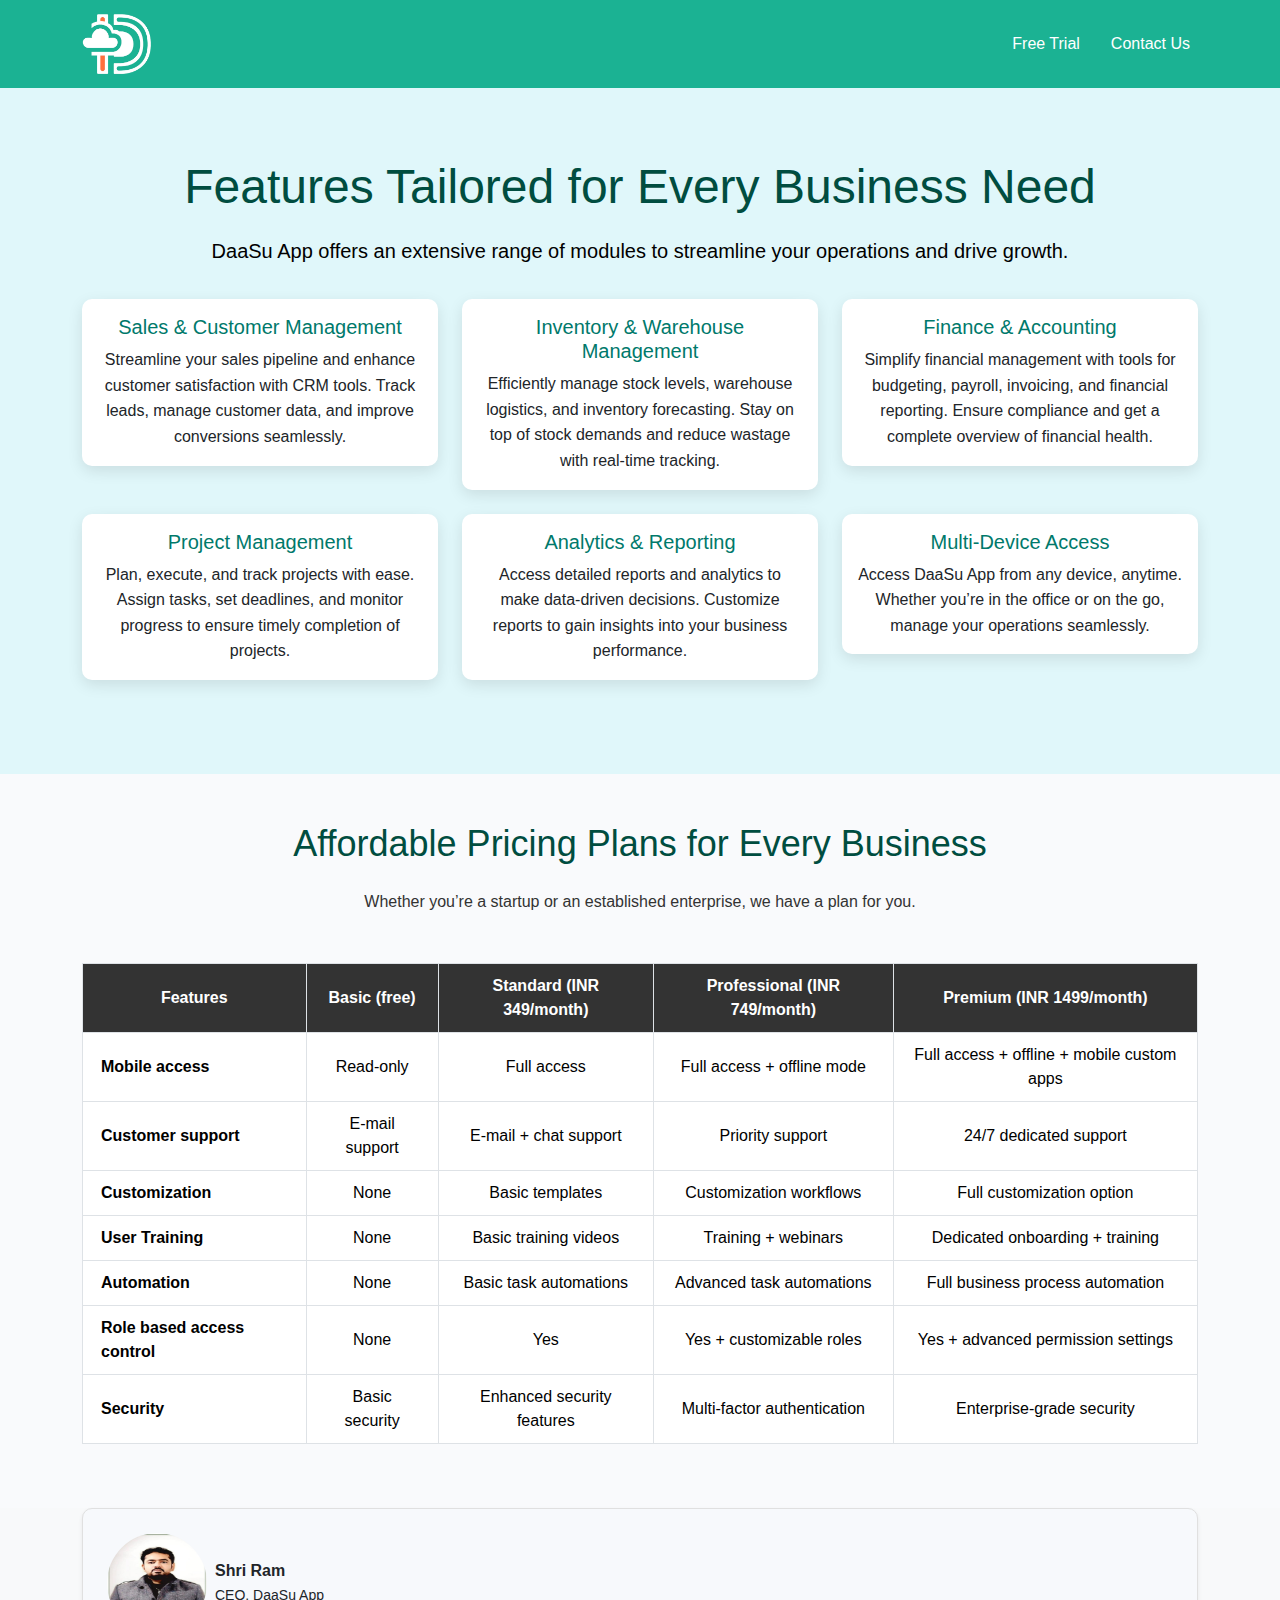
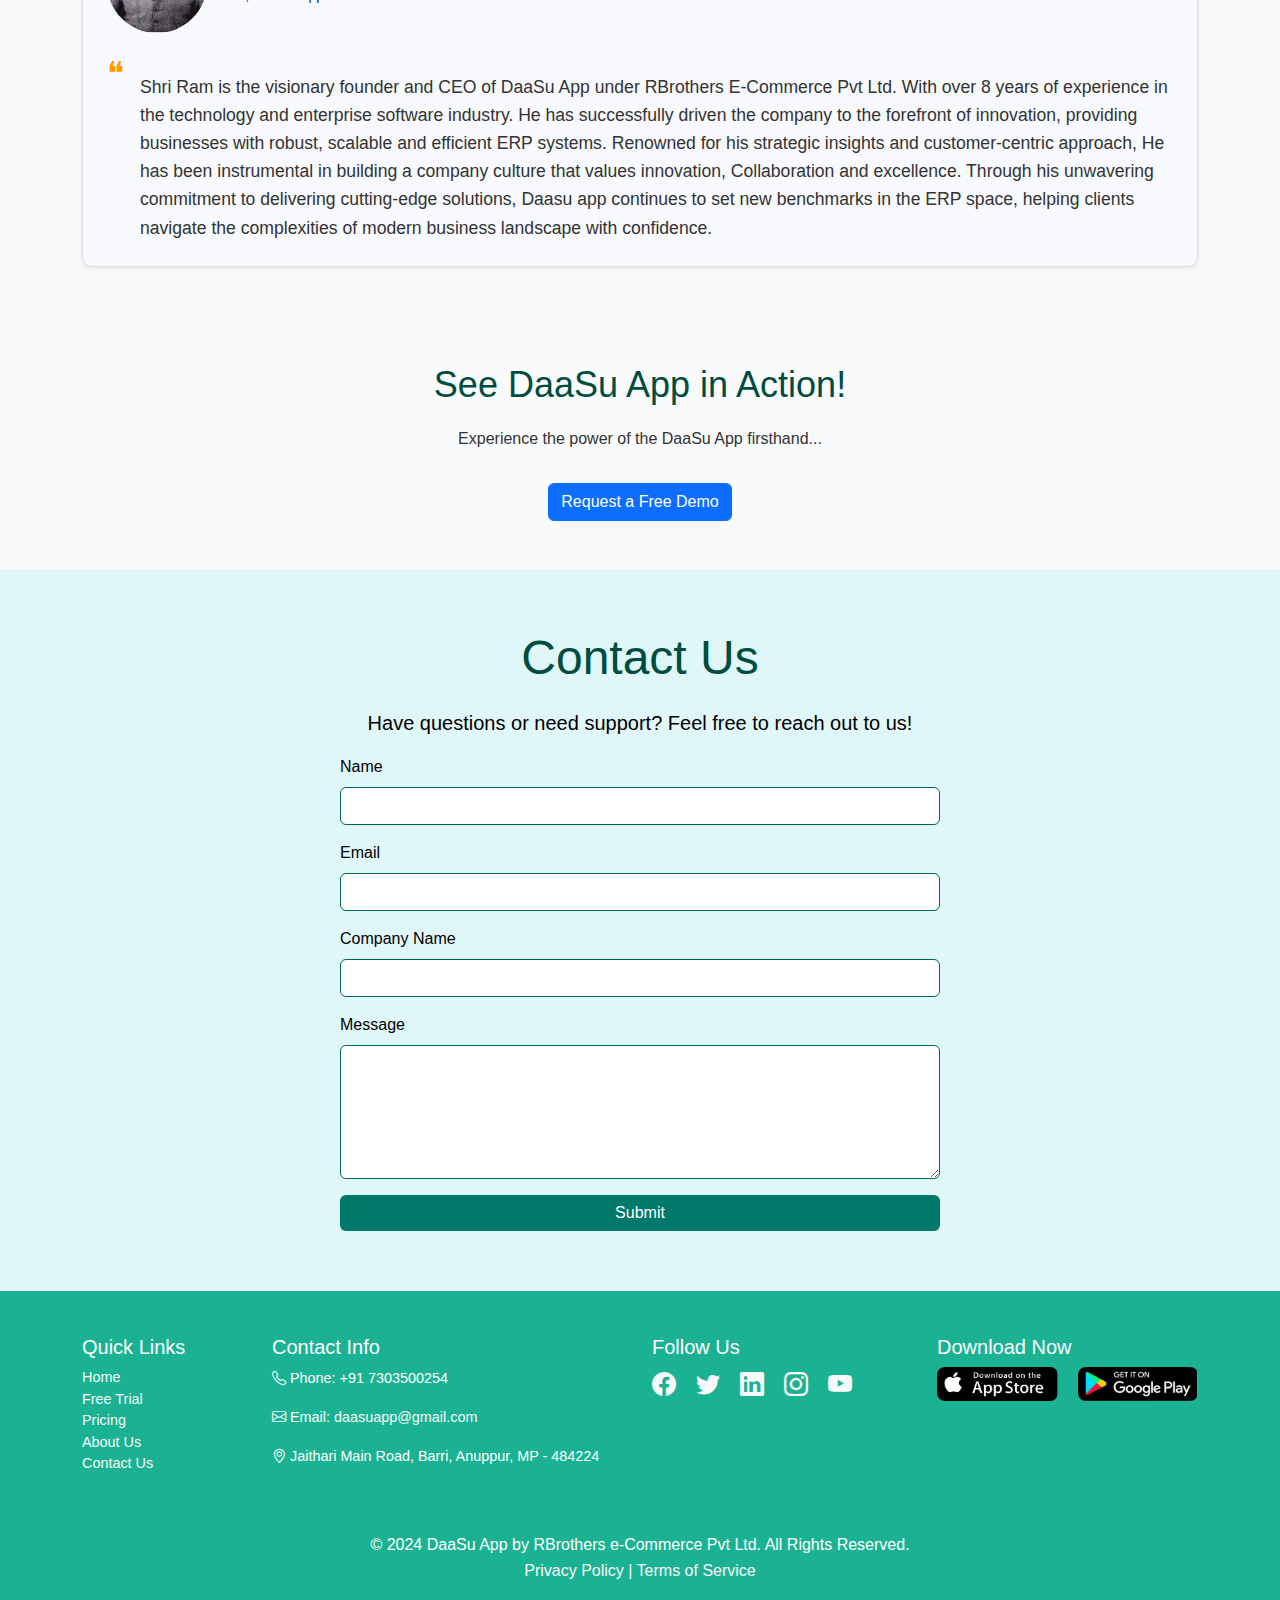
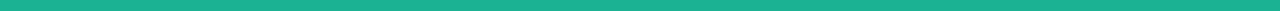
==== feature.html @ 5cd52276 "updated" ====
<!DOCTYPE html>
<html lang="en">
<head>
    <meta charset="UTF-8">
    <meta name="viewport" content="width=device-width, initial-scale=1.0">
    <title>DaaSu App - Features</title>
    <!-- Bootstrap 5 CSS -->
    <link href="https://cdn.jsdelivr.net/npm/bootstrap@5.3.0-alpha1/dist/css/bootstrap.min.css" rel="stylesheet">
    <link href="https://cdn.jsdelivr.net/npm/bootstrap-icons/font/bootstrap-icons.css" rel="stylesheet">
    <link rel="stylesheet" href="assets/css/feature.css">
</head>
<body>

    <!-- Navbar -->
    <nav class="navbar navbar-expand-lg navbar-light">
        <div class="container">
            <a class="navbar-brand" href="index.html"><img src="assets/images/logo.png" alt=""></a>
            <button class="navbar-toggler" type="button" data-bs-toggle="collapse" data-bs-target="#navbarNav" aria-controls="navbarNav" aria-expanded="false" aria-label="Toggle navigation">
                <span class="navbar-toggler-icon"></span>
            </button>
            <div class="collapse navbar-collapse" id="navbarNav">
                <ul class="navbar-nav ms-auto">
                    <li class="nav-item">
                        <a class="nav-link" href="feature.html">Free Trial</a>
                    </li>
                    <li class="nav-item">
                        <a class="nav-link" href="#contact-us">Contact Us</a>
                    </li>
                </ul>
            </div>
        </div>
    </nav>

    <!-- Features Section -->
    <section class="features-section" id="features">
        <div class="container text-center">
            <h2 class="display-5">Features Tailored for Every Business Need</h2>
            <p class="lead pb-3">DaaSu App offers an extensive range of modules to streamline your operations and drive growth.</p>

            <div class="row">
                <div class="col-md-4 mb-4">
                    <div class="card">
                        <div class="card-body">
                            <h5 class="card-title">Sales & Customer Management</h5>
                            <p class="card-text">Streamline your sales pipeline and enhance customer satisfaction with CRM tools. Track leads, manage customer data, and improve conversions seamlessly.</p>
                        </div>
                    </div>
                </div>
                <div class="col-md-4 mb-4">
                    <div class="card">
                        <div class="card-body">
                            <h5 class="card-title">Inventory & Warehouse Management</h5>
                            <p class="card-text">Efficiently manage stock levels, warehouse logistics, and inventory forecasting. Stay on top of stock demands and reduce wastage with real-time tracking.</p>
                        </div>
                    </div>
                </div>
                <div class="col-md-4 mb-4">
                    <div class="card">
                        <div class="card-body">
                            <h5 class="card-title">Finance & Accounting</h5>
                            <p class="card-text">Simplify financial management with tools for budgeting, payroll, invoicing, and financial reporting. Ensure compliance and get a complete overview of financial health.</p>
                        </div>
                    </div>
                </div>
                <div class="col-md-4 mb-4">
                    <div class="card">
                        <div class="card-body">
                            <h5 class="card-title">Project Management</h5>
                            <p class="card-text">Plan, execute, and track projects with ease. Assign tasks, set deadlines, and monitor progress to ensure timely completion of projects.</p>
                        </div>
                    </div>
                </div>
                <div class="col-md-4 mb-4">
                    <div class="card">
                        <div class="card-body">
                            <h5 class="card-title">Analytics & Reporting</h5>
                            <p class="card-text">Access detailed reports and analytics to make data-driven decisions. Customize reports to gain insights into your business performance.</p>
                        </div>
                    </div>
                </div>
                <div class="col-md-4 mb-4">
                    <div class="card">
                        <div class="card-body">
                            <h5 class="card-title">Multi-Device Access</h5>
                            <p class="card-text">Access DaaSu App from any device, anytime. Whether you’re in the office or on the go, manage your operations seamlessly.</p>
                        </div>
                    </div>
                </div>
            </div>
        </div>
    </section>
    <section id="pricing" class="py-5">
        <div class="container text-center">
          <h2 class="mb-4">Affordable Pricing Plans for Every Business</h2>
          <p class="mb-5">Whether you’re a startup or an established enterprise, we have a plan for you.</p>
          <div class="table-responsive">
            <table class="table table-bordered pricing-table bg-white">
                <thead>
                    <tr>
                        <th>Features</th>
                        <th>Basic (free)</th>
                        <th>Standard (INR 349/month)</th>
                        <th>Professional (INR 749/month)</th>
                        <th>Premium (INR 1499/month)</th>
                    </tr>
                </thead>
                <tbody>
                    <tr>
                        <td>Mobile access</td>
                        <td>Read-only</td>
                        <td>Full access</td>
                        <td>Full access + offline mode</td>
                        <td>Full access + offline + mobile custom apps</td>
                    </tr>
                    <tr>
                        <td>Customer support</td>
                        <td>E-mail support</td>
                        <td>E-mail + chat support</td>
                        <td>Priority support</td>
                        <td>24/7 dedicated support</td>
                    </tr>
                    <tr>
                        <td>Customization</td>
                        <td>None</td>
                        <td>Basic templates</td>
                        <td>Customization workflows</td>
                        <td>Full customization option</td>
                    </tr>
                    <tr>
                        <td>User Training</td>
                        <td>None</td>
                        <td>Basic training videos</td>
                        <td>Training + webinars</td>
                        <td>Dedicated onboarding + training</td>
                    </tr>
                    <tr>
                        <td>Automation</td>
                        <td>None</td>
                        <td>Basic task automations</td>
                        <td>Advanced task automations</td>
                        <td>Full business process automation</td>
                    </tr>
                    <tr>
                        <td>Role based access control</td>
                        <td>None</td>
                        <td>Yes</td>
                        <td>Yes + customizable roles</td>
                        <td>Yes + advanced permission settings</td>
                    </tr>
                    <tr>
                        <td>Security</td>
                        <td>Basic security</td>
                        <td>Enhanced security features</td>
                        <td>Multi-factor authentication</td>
                        <td>Enterprise-grade security</td>
                    </tr>
                </tbody>
            </table>
        </div>
        </div>
      </section>
      <section id="about" class="pb-5 bg-light" data-aos="fade-in">
        <div class="container">
            <div class="row">
                <div class="col-md-12">
                    <div class="card p-4 shadow-sm" style="background-color: #f7f9fc; border-radius: 10px;">
                        <div class="d-flex justify-content-between align-items-center">
                            <div class="d-flex align-items-center ceo-section">
                                <img src="assets/images/person.jpeg" alt="CEO Photo" class="rounded-circle me-2 ">
                                <div>
                                    <strong>Shri Ram</strong><br>
                                    <small>CEO, DaaSu App</small>
                                </div>
                            </div>
                            <!-- <img src="assets/images/kpmg-logo.png" alt="Company Logo" style="width: 70px;"> -->
                        </div>
                        <div class="d-flex mt-3">
                            <div class="me-3" style="font-size: 2rem; color: #ff9900;">&#x275d;</div>
                            <p class="mb-0 mt-4" style="font-size: 1.1rem; color: #333;">
                                Shri Ram is the visionary founder and CEO of DaaSu App under RBrothers E-Commerce Pvt Ltd. With over 8 years of experience in the technology and enterprise software industry. He has successfully driven the company to the forefront of innovation, providing businesses with robust, scalable and efficient ERP systems. Renowned for his strategic insights and customer-centric approach, He has been instrumental in building a company culture that values innovation, Collaboration and excellence. Through his unwavering commitment to delivering cutting-edge solutions, Daasu app continues to set new benchmarks in the ERP space, helping clients navigate the complexities of modern business landscape with confidence.
                            </p>
                        </div>
                        
                    </div>
                </div>
            </div>
        </div>
        
      </section>
      <section id="demo" class="py-5 text-center" data-aos="slide-up">
        <div class="container">
          <h2>See DaaSu App in Action!</h2>
          <p>Experience the power of the DaaSu App firsthand...</p>
          <button class="btn btn-primary mt-3" >Request a Free Demo</button>
        </div>
      </section>
      
      <!-- Demo Form Modal -->
      <div class="modal fade" id="demoFormModal" tabindex="-1">
        <div class="modal-dialog">
          <div class="modal-content" data-aos="zoom-in">
            <div class="modal-header">
              <h5 class="modal-title">Request a Free Demo</h5>
              <button type="button" class="btn-close" data-bs-dismiss="modal"></button>
            </div>
            <div class="modal-body">
              <form>
                <!-- Form fields here -->
              </form>
            </div>
          </div>
        </div>
      </div>
                  
    <!-- Contact Us Section -->
    <section class="contact-us-section" id="contact-us">
        <div class="container text-center">
            <h2 class="display-5">Contact Us</h2>
            <p class="lead">Have questions or need support? Feel free to reach out to us!</p>
            <div class="alert alert-success text-center" id="form-message">Your message recieved successfully. Over team contact you.</div>
            <form  class="mx-auto contact-form" action="assets/contact/contact.php" method="POST" id="contact-form">
                <div class="mb-3">
                    <label for="name" class="form-label">Name</label>
                    <input type="text" class="form-control" id="name" name="name" required>
                </div>
                <div class="mb-3">
                    <label for="email" class="form-label">Email</label>
                    <input type="email" class="form-control" id="email" name="email" required>
                </div>
                <div class="mb-3">
                    <label for="company_name" class="form-label">Company Name</label>
                    <input type="text" class="form-control" id="company_name" name="company_name" required>
                </div>
                <div class="mb-3">
                    <label for="message" class="form-label">Message</label>
                    <textarea class="form-control" id="message" name="message" rows="5" required></textarea>
                </div>
                <button type="submit" class="btn btn-success">Submit</button>
            </form>
        </div>
    </section>

    <!-- Footer -->
    <footer class="footer text-white">
        <div class="container py-4">
            <div class="row">
                <!-- Quick Links -->
                <div class="col-md-2 mb-2">
                    <h5>Quick Links</h5>
                    <ul class="list-unstyled">
                        <li><a href="index.html" class="text-light text-decoration-none">Home</a></li>
                        <li><a href="feature.html" class="text-light text-decoration-none">Free Trial</a></li>
                        <li><a href="#pricing" class="text-light text-decoration-none">Pricing</a></li>
                        <li><a href="#about" class="text-light text-decoration-none">About Us</a></li>
                        <li><a href="#contact-us" class="text-light text-decoration-none">Contact Us</a></li>
                    </ul>
                </div>
    
                <!-- Contact Information -->
                <div class="col-md-4 mb-3 contact-info">
                    <h5>Contact Info</h5>
                    <p><i class="bi bi-telephone"></i> Phone: <a href="tel:+917303500254" class="text-white">+91 7303500254</a></p>                    
                    <p><i class="bi bi-envelope"></i> Email: <a href="mailto:daasuapp@gmail.com" class="text-light">daasuapp@gmail.com</a></p>
                    <p><i class="bi bi-geo-alt"></i> Jaithari Main Road, Barri, Anuppur, MP - 484224</p>
                </div>
    
                <!-- Social Media Links -->
                <div class="col-md-3 mb-3">
                    <h5>Follow Us</h5>
                    <div>
                        <a href="#" class="text-light me-3"><i class="bi bi-facebook fs-4"></i></a>
                        <a href="#" class="text-light me-3"><i class="bi bi-twitter fs-4"></i></a>
                        <a href="#" class="text-light me-3"><i class="bi bi-linkedin fs-4"></i></a>
                        <a href="#" class="text-light me-3"><i class="bi bi-instagram fs-4"></i></a>
                        <a href="#" class="text-light me-3"><i class="bi bi-youtube fs-4"></i></a>
                    </div>
                </div>
    
                <!-- Newsletter Signup -->
                <div class="col-md-3 mb-4">
                    <h5>Download Now</h5>
                    <div class="google-flex">
                        <div><a href="#"><img src="assets/images/google_play.PNG" alt=""></a></div>
                        <div><a href="#"><img src="assets/images/google_play2.PNG" alt=""></a></div>
                    </div>
                </div>
            </div>
        </div>
        <div class="text-center py-2">
            <p class="mb-0">&copy; 2024 DaaSu App by RBrothers e-Commerce Pvt Ltd. All Rights Reserved.</p>
            <p class="mb-0"><a href="#" class="text-light text-decoration-none">Privacy Policy</a> | <a href="#" class="text-light text-decoration-none">Terms of Service</a></p>
        </div>
    </footer>
    <script src="https://code.jquery.com/jquery-3.6.0.min.js"></script>
    <script src="assets/javascript.js"></script>
    <!-- Bootstrap JS -->
    <script src="https://cdn.jsdelivr.net/npm/bootstrap@5.3.0-alpha1/dist/js/bootstrap.bundle.min.js"></script>
</body>
</html>
---- assets/css/feature.css ----
*{
    margin: 0;
    padding: 0;
}
body {
    font-family: 'Poppins', sans-serif;
    background-color: #f9fafc;
    color: #333;
}

/* Navbar Styling */
.navbar {
    background-color: #1bb293;
}

.navbar-brand {
    color: white;
    font-weight: bold;
}


.navbar-nav .nav-link {
    color: #fff;
    margin-left: 15px;
    transition: color 0.3s;
}

.navbar-nav .nav-link:hover {
    color: #d1e7dd;
}

/* Section Styling */


h2 {
    font-size: 2.25rem;
    color: #004d40;
    margin-bottom: 20px;
}

p {
    font-size: 1rem;
    line-height: 1.6;
}

/* Features Section */

.features-section {
    padding: 70px 0;
    background-color: #e0f7fa;
}

.features-section .card {
    border: none;
    box-shadow: 0 5px 15px rgba(0, 0, 0, 0.1);
    transition: transform 0.3s;
    border-radius: 10px;
    cursor: pointer;
}

.features-section .card:hover {
    transform: translateY(-10px);
    background-color: #ffffff;
}

.features-section .card-title {
    color: #00796b;
    font-size: 1.25rem;
}

/* Pricing Section */
#pricing .card {
    border: none;
    background-color: #ffffff;
    box-shadow: 0 8px 20px rgba(0, 0, 0, 0.15);
    transition: box-shadow 0.3s, transform 0.3s;
}

#pricing .card:hover {
    box-shadow: 0 12px 25px rgba(0, 0, 0, 0.2);
    transform: scale(1.02);
}

#pricing .card-title {
    color: #004d40;
}

/* About Section */
#about {
    background-color: #fafafa;
}

#about .card {
    border: 1px solid #e0e0e0;
    box-shadow: 0 5px 15px rgba(0, 0, 0, 0.05);
}

#about .card h5 {
    color: #00796b;
}

/* Contact Us Section */
.contact-us-section {
    background-color: #e0f7fa;
    color: #000;
    padding: 60px 0px;
    color: #ffffff;
}

.contact-us-section input,
.contact-us-section textarea {
    /* background-color: #e0f2f1; */
    border: 1px solid #00695c;
    color: #004d40;
}

.contact-us-section input:focus,
.contact-us-section textarea:focus {
    border-color: #00796b;
    box-shadow: none;
}

.contact-us-section .btn-success {
    background-color: #00796b;
    border: none;
    transition: background-color 0.3s;
    display: inline-block;
    width: 100%;
}

.contact-us-section .btn-success:hover {
    background-color: #004d40;
}

/* Footer Styling */
.footer {
    background-color: #1bb293;
    color: #e0f7fa;
    padding: 20px 0;
    font-size: 0.9rem !important;
}

.footer a {
    color: #b2dfdb;
    text-decoration: none;
}

.footer a:hover {
    color: #ffffff;
}

.lead{
    color: #000;
}

.contact-info p{
    font-size: 0.9rem !important;

}

/* Keyframe Animations */
@keyframes fadeInUp {
    from {
        opacity: 0;
        transform: translateY(20px);
    }
    to {
        opacity: 1;
        transform: translateY(0);
    }
}

@keyframes slideIn {
    from {
        opacity: 0;
        transform: translateX(-30px);
    }
    to {
        opacity: 1;
        transform: translateX(0);
    }
}

.contact-form{
    max-width: 600px;
    color: #000;
    text-align: left;
}

.google-flex {
    display: flex;
    gap: 20px;
}

.google-flex img{
    width: 100%;
    border-radius: 8px;
}

.navbar-brand img{
    width: 70px !important;
}

.ceo-section img{
    width: 100px; 
    height: 100px;
}

.pricing-table th, .pricing-table td {
    text-align: center;
    vertical-align: middle;
    padding: 10px 18px;
}
.pricing-table th {
    background-color: #333;
    color: #fff;
}
.pricing-table td:first-child {
    text-align: left;
    font-weight: bold;
}
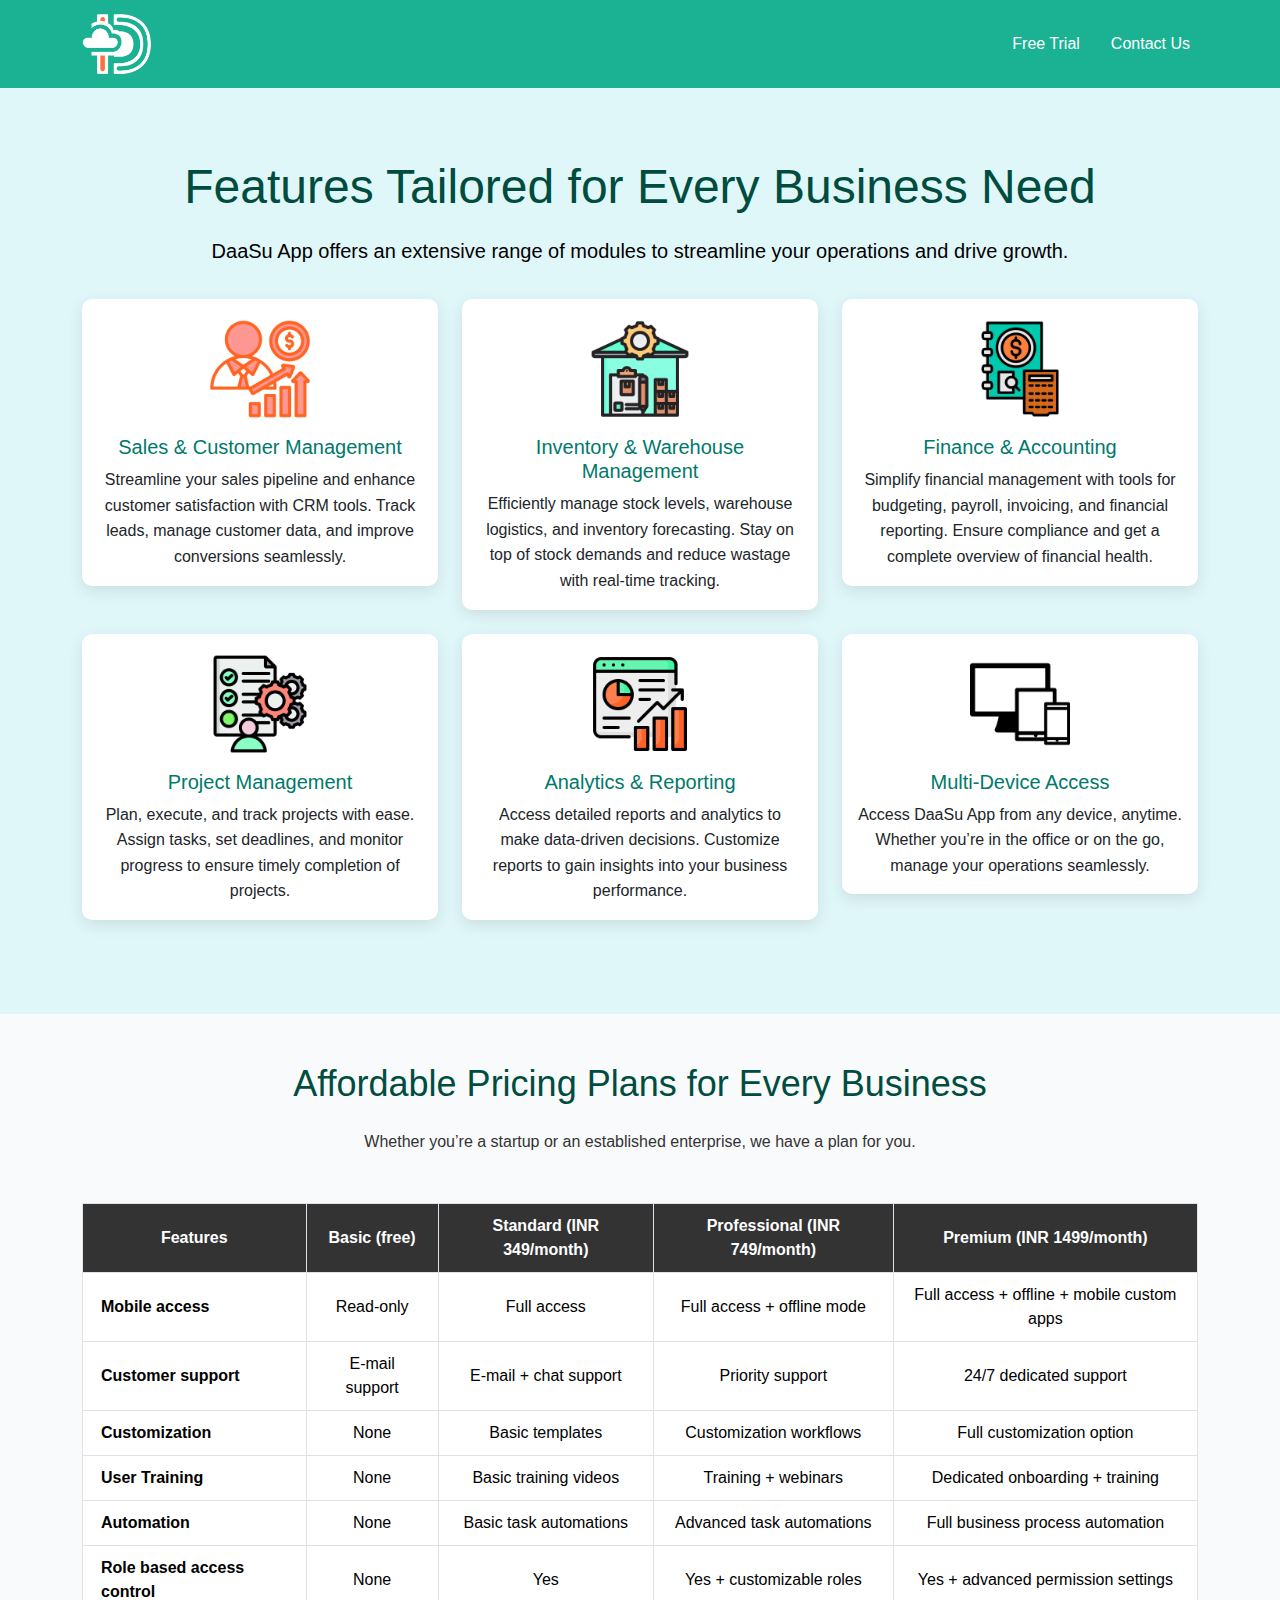
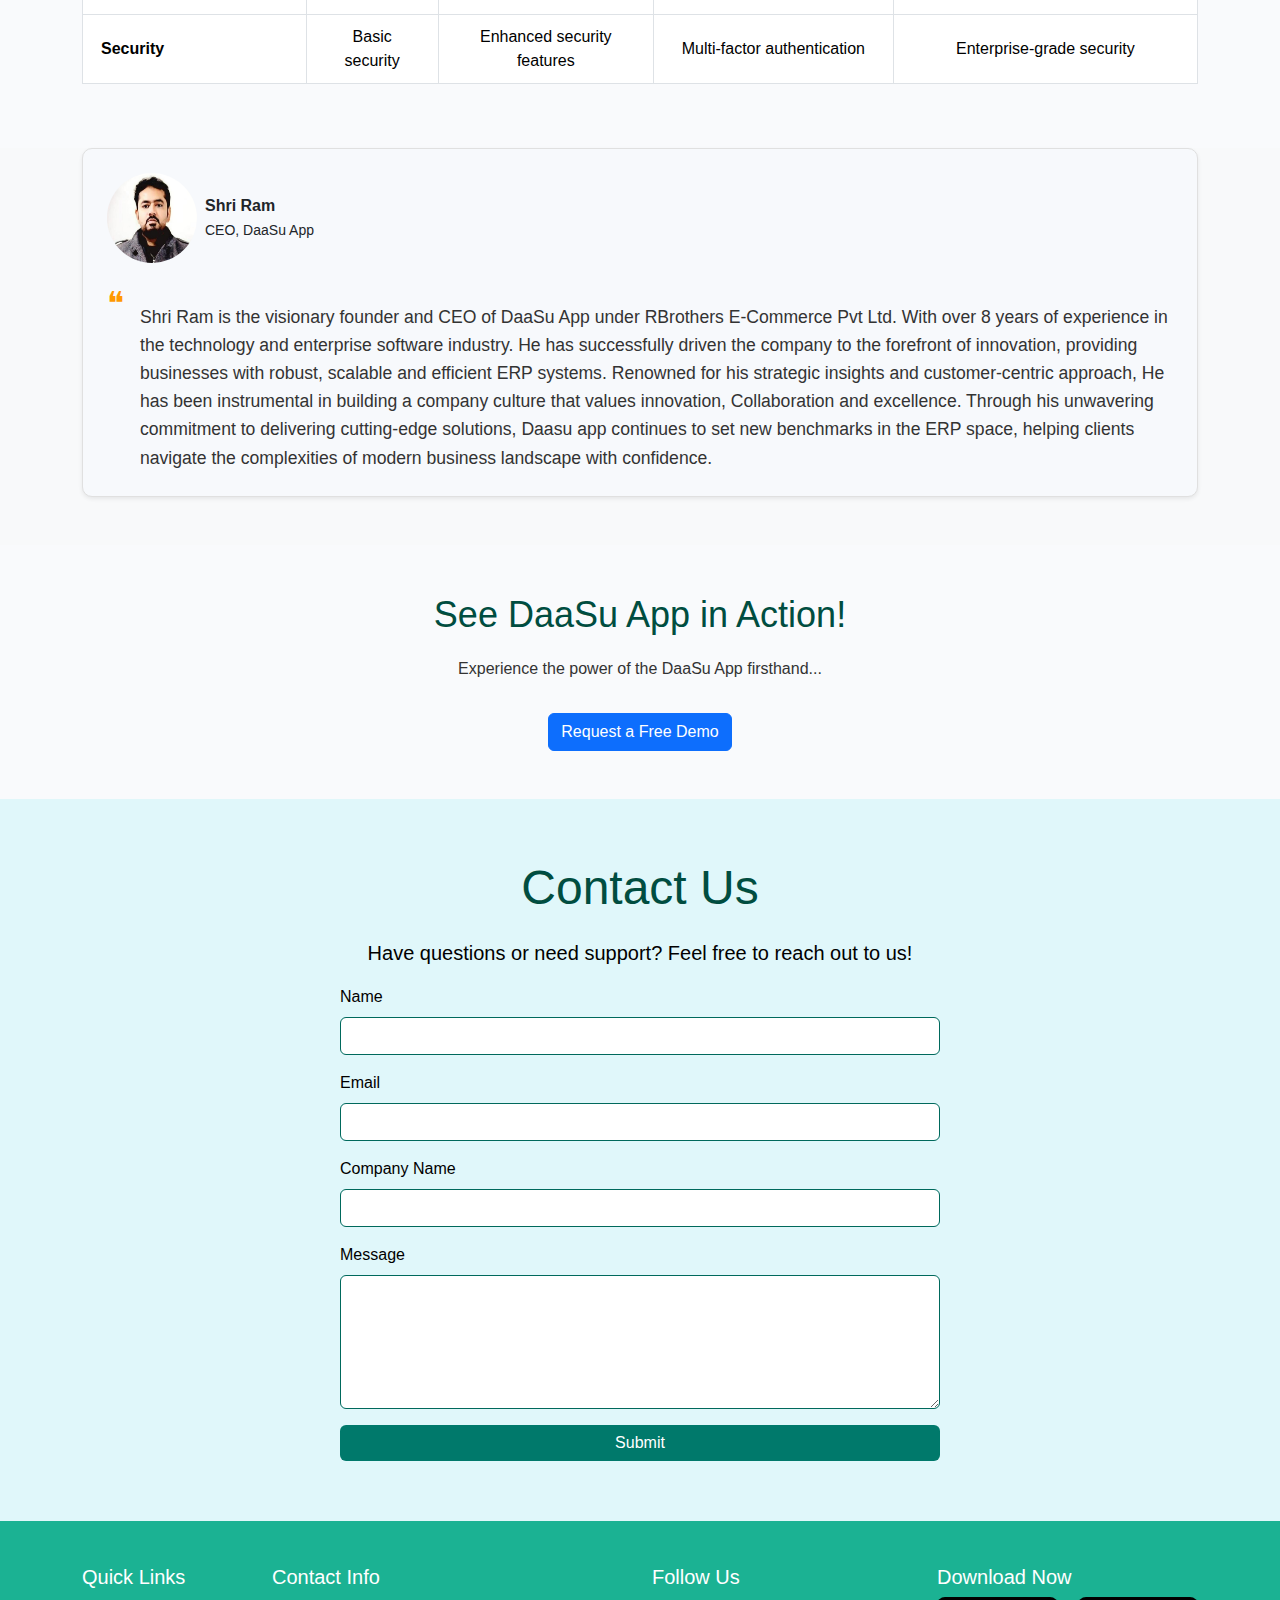
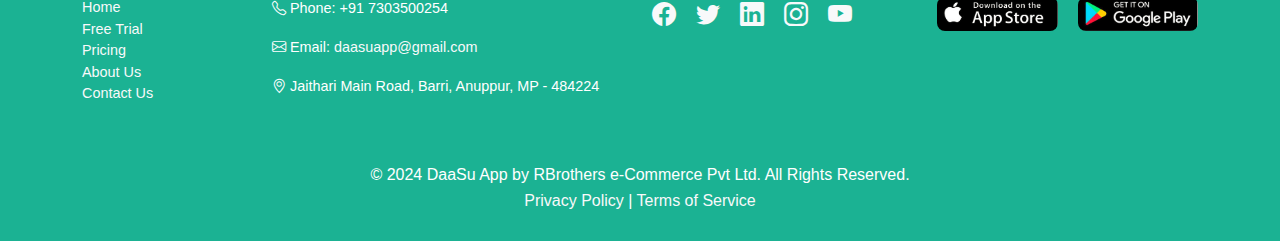
==== commit 0cbf4676: "update" ====
--- a/feature.html
+++ b/feature.html
@@ -36,34 +36,37 @@
         <div class="container text-center">
             <h2 class="display-5">Features Tailored for Every Business Need</h2>
             <p class="lead pb-3">DaaSu App offers an extensive range of modules to streamline your operations and drive growth.</p>
-
             <div class="row">
                 <div class="col-md-4 mb-4">
                     <div class="card">
-                        <div class="card-body">
-                            <h5 class="card-title">Sales & Customer Management</h5>
+                        <img src="assets/images/features/sales.png" class="card-img-top" alt="Sales & Customer Management">
+                        <div class="card-body">
+                            <h5 class="card-title">Sales &amp; Customer Management</h5>
                             <p class="card-text">Streamline your sales pipeline and enhance customer satisfaction with CRM tools. Track leads, manage customer data, and improve conversions seamlessly.</p>
                         </div>
                     </div>
                 </div>
                 <div class="col-md-4 mb-4">
                     <div class="card">
-                        <div class="card-body">
-                            <h5 class="card-title">Inventory & Warehouse Management</h5>
+                        <img src="assets/images/features/inventory-manag.png" class="card-img-top" alt="Inventory & Warehouse Management">
+                        <div class="card-body">
+                            <h5 class="card-title">Inventory &amp; Warehouse Management</h5>
                             <p class="card-text">Efficiently manage stock levels, warehouse logistics, and inventory forecasting. Stay on top of stock demands and reduce wastage with real-time tracking.</p>
                         </div>
                     </div>
                 </div>
                 <div class="col-md-4 mb-4">
                     <div class="card">
-                        <div class="card-body">
-                            <h5 class="card-title">Finance & Accounting</h5>
+                        <img src="assets/images/features/finance-accounting.png" class="card-img-top" alt="Finance & Accounting">
+                        <div class="card-body">
+                            <h5 class="card-title">Finance &amp; Accounting</h5>
                             <p class="card-text">Simplify financial management with tools for budgeting, payroll, invoicing, and financial reporting. Ensure compliance and get a complete overview of financial health.</p>
                         </div>
                     </div>
                 </div>
                 <div class="col-md-4 mb-4">
                     <div class="card">
+                        <img src="assets/images/features/project-management.png" class="card-img-top" alt="Project Management">
                         <div class="card-body">
                             <h5 class="card-title">Project Management</h5>
                             <p class="card-text">Plan, execute, and track projects with ease. Assign tasks, set deadlines, and monitor progress to ensure timely completion of projects.</p>
@@ -72,21 +75,23 @@
                 </div>
                 <div class="col-md-4 mb-4">
                     <div class="card">
-                        <div class="card-body">
-                            <h5 class="card-title">Analytics & Reporting</h5>
+                        <img src="assets/images/features/analytics-reporting.png" class="card-img-top" alt="Analytics & Reporting">
+                        <div class="card-body">
+                            <h5 class="card-title">Analytics &amp; Reporting</h5>
                             <p class="card-text">Access detailed reports and analytics to make data-driven decisions. Customize reports to gain insights into your business performance.</p>
                         </div>
                     </div>
                 </div>
                 <div class="col-md-4 mb-4">
                     <div class="card">
+                        <img src="assets/images/features/multi-device.png" class="card-img-top" alt="Multi-Device Access">
                         <div class="card-body">
                             <h5 class="card-title">Multi-Device Access</h5>
                             <p class="card-text">Access DaaSu App from any device, anytime. Whether you’re in the office or on the go, manage your operations seamlessly.</p>
                         </div>
                     </div>
                 </div>
-            </div>
+            </div>            
         </div>
     </section>
     <section id="pricing" class="py-5">
@@ -250,7 +255,7 @@
                     <ul class="list-unstyled">
                         <li><a href="index.html" class="text-light text-decoration-none">Home</a></li>
                         <li><a href="feature.html" class="text-light text-decoration-none">Free Trial</a></li>
-                        <li><a href="#pricing" class="text-light text-decoration-none">Pricing</a></li>
+                        <li><a href="feature.html" class="text-light text-decoration-none">Pricing</a></li>
                         <li><a href="#about" class="text-light text-decoration-none">About Us</a></li>
                         <li><a href="#contact-us" class="text-light text-decoration-none">Contact Us</a></li>
                     </ul>
@@ -270,9 +275,9 @@
                     <div>
                         <a href="#" class="text-light me-3"><i class="bi bi-facebook fs-4"></i></a>
                         <a href="#" class="text-light me-3"><i class="bi bi-twitter fs-4"></i></a>
-                        <a href="#" class="text-light me-3"><i class="bi bi-linkedin fs-4"></i></a>
-                        <a href="#" class="text-light me-3"><i class="bi bi-instagram fs-4"></i></a>
-                        <a href="#" class="text-light me-3"><i class="bi bi-youtube fs-4"></i></a>
+                        <a href="https://www.linkedin.com/in/daasu-app-312443335/" target="_blank" class="text-light me-3"><i class="bi bi-linkedin fs-4"></i></a>
+                        <a href="https://www.instagram.com/daasuapp_official/" class="text-light me-3" target="_blank"><i class="bi bi-instagram fs-4"></i></a>
+                        <a href="https://www.youtube.com/@Daasuapp" class="text-light me-3" target="_blank"><i class="bi bi-youtube fs-4"></i></a>
                     </div>
                 </div>
     
--- a/assets/css/feature.css
+++ b/assets/css/feature.css
@@ -56,11 +56,19 @@
     transition: transform 0.3s;
     border-radius: 10px;
     cursor: pointer;
+    text-align: center;
+    justify-content: center;
+    align-items: center;
 }
 
 .features-section .card:hover {
     transform: translateY(-10px);
     background-color: #ffffff;
+}
+
+.features-section .card img{
+    width: 100px;
+    margin-top: 20px;
 }
 
 .features-section .card-title {
@@ -202,8 +210,8 @@
 }
 
 .ceo-section img{
-    width: 100px; 
-    height: 100px;
+    width: 90px; 
+    height: 90px;
 }
 
 .pricing-table th, .pricing-table td {
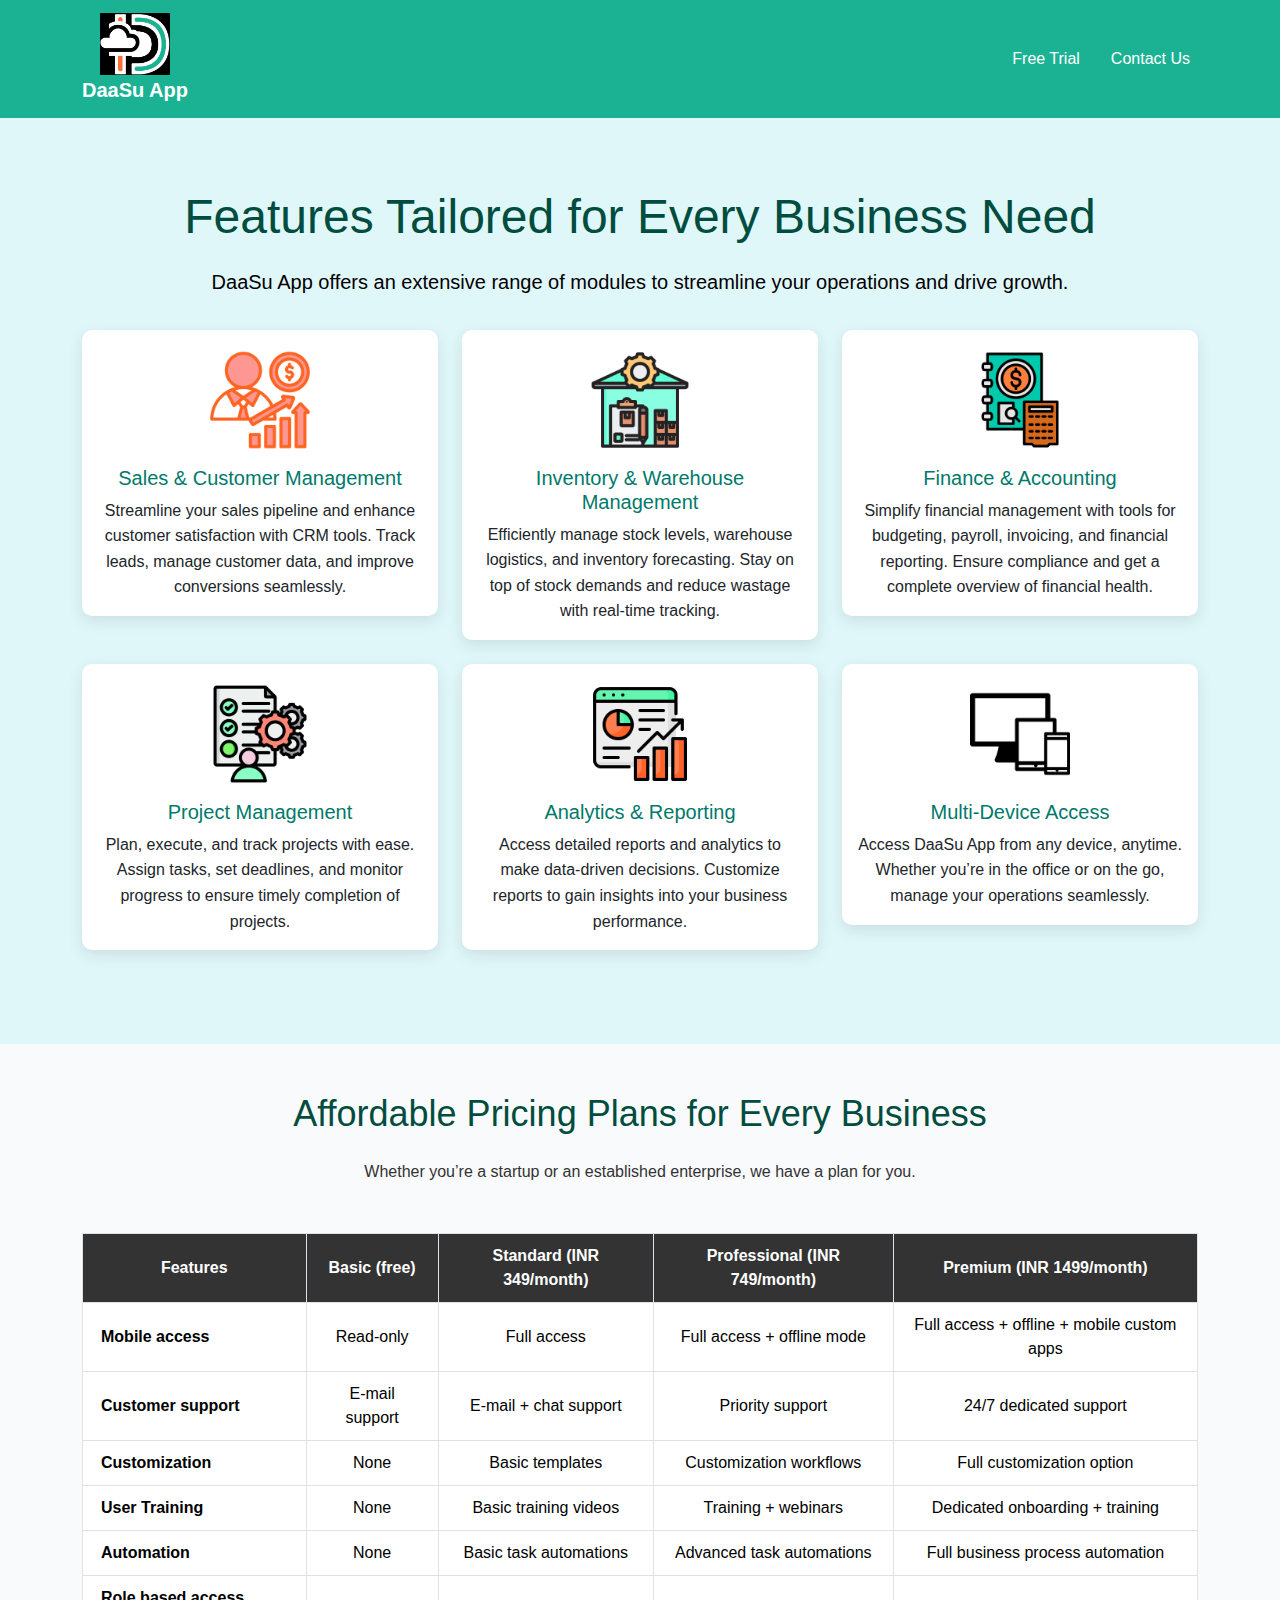
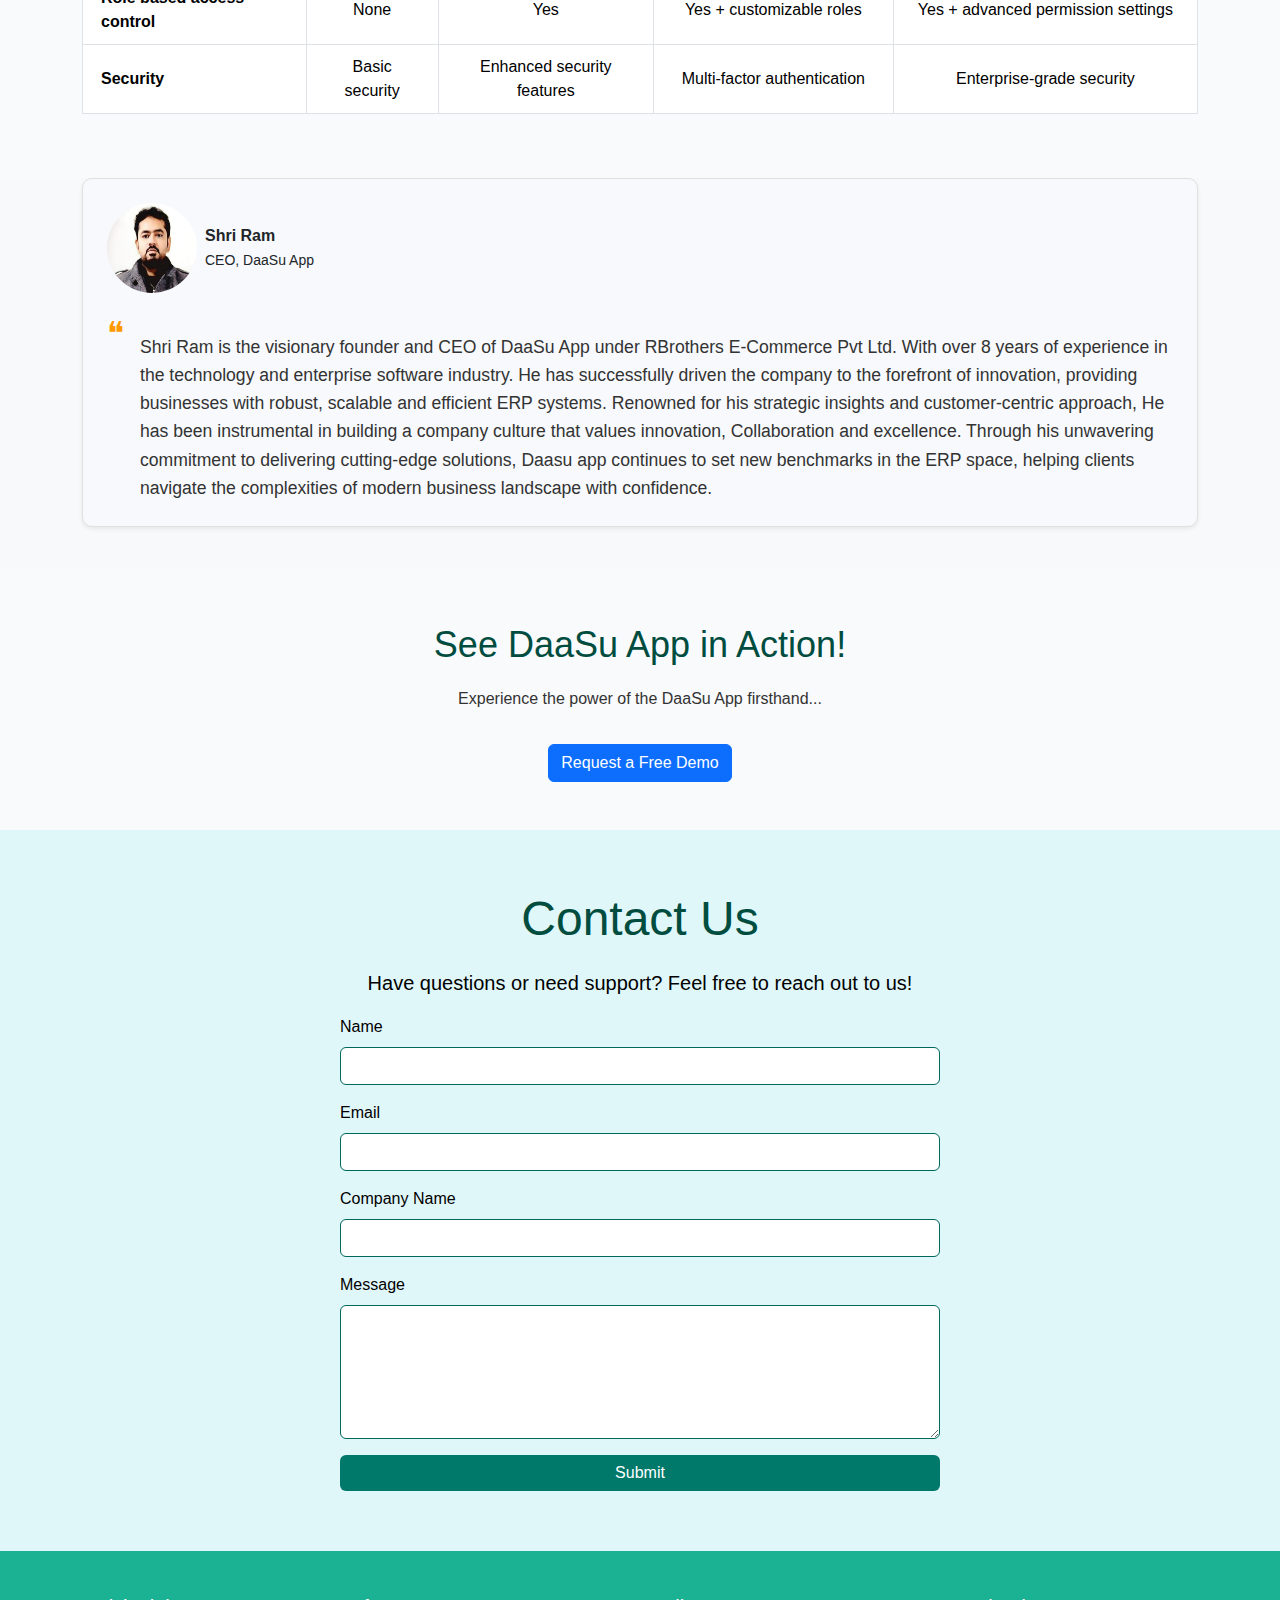
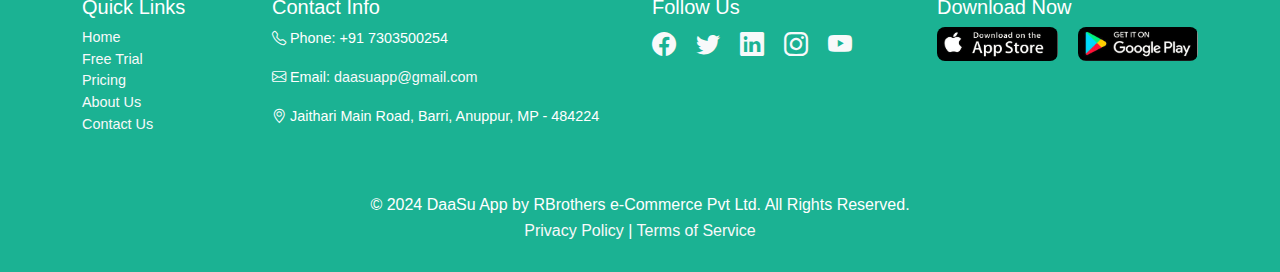
==== commit 790da6cc: "update" ====
--- a/feature.html
+++ b/feature.html
@@ -14,7 +14,9 @@
     <!-- Navbar -->
     <nav class="navbar navbar-expand-lg navbar-light">
         <div class="container">
-            <a class="navbar-brand" href="index.html"><img src="assets/images/logo.png" alt=""></a>
+            <a class="navbar-brand text-center" href="index.html"><img src="assets/images/logo.jpeg" alt="">
+                <div>DaaSu App</div>
+            </a>
             <button class="navbar-toggler" type="button" data-bs-toggle="collapse" data-bs-target="#navbarNav" aria-controls="navbarNav" aria-expanded="false" aria-label="Toggle navigation">
                 <span class="navbar-toggler-icon"></span>
             </button>
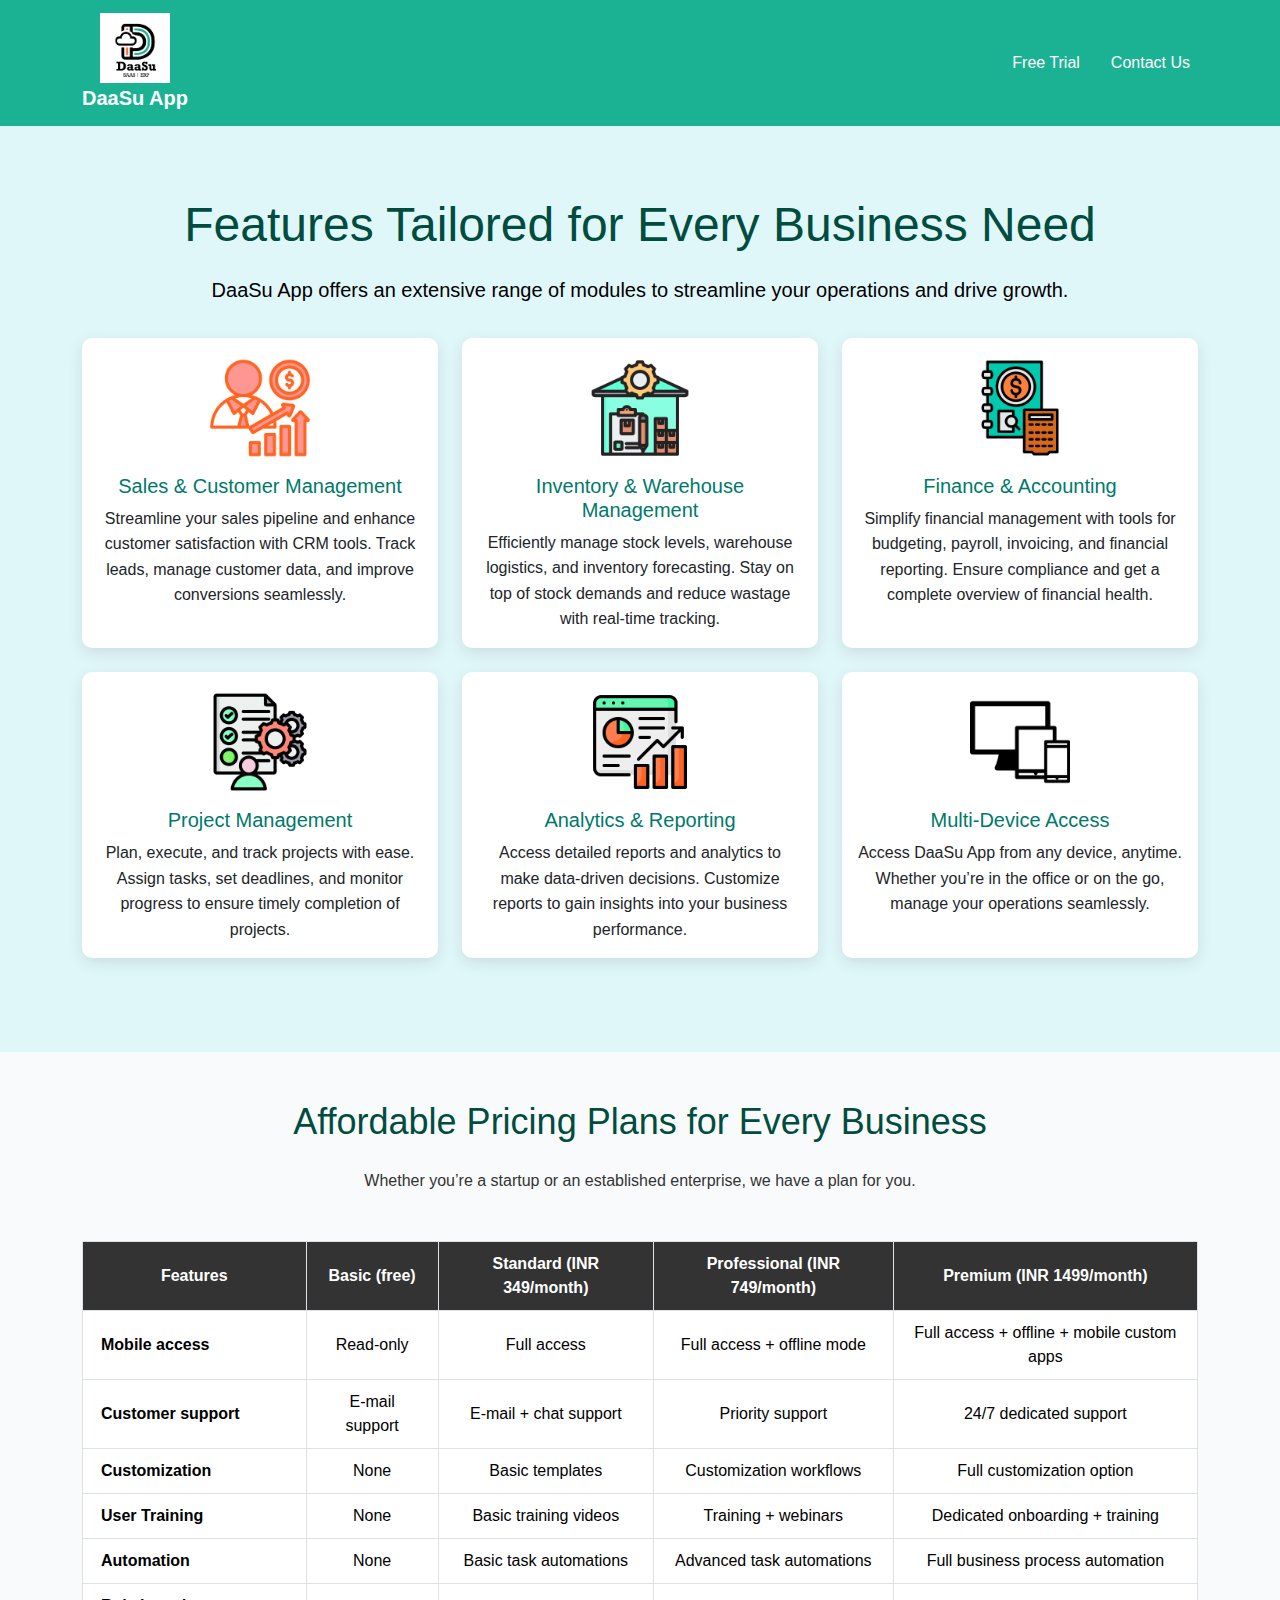
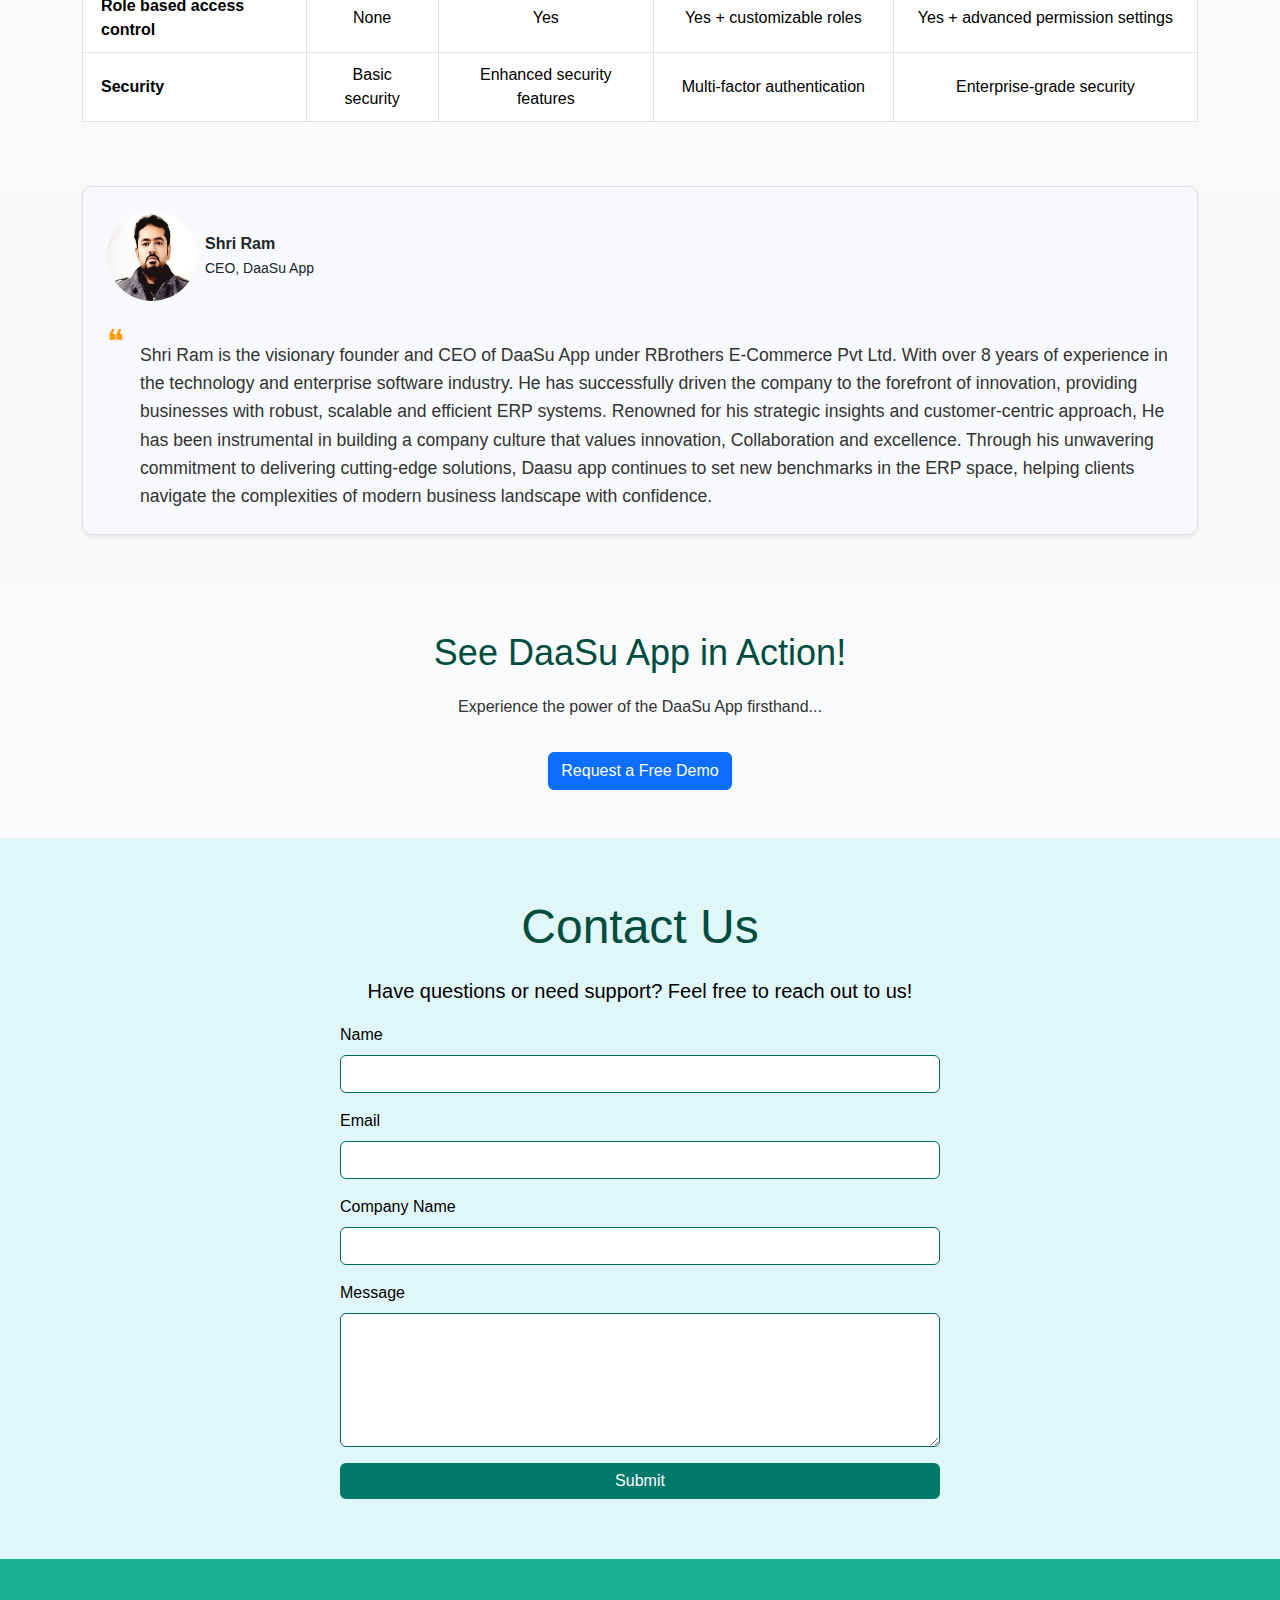
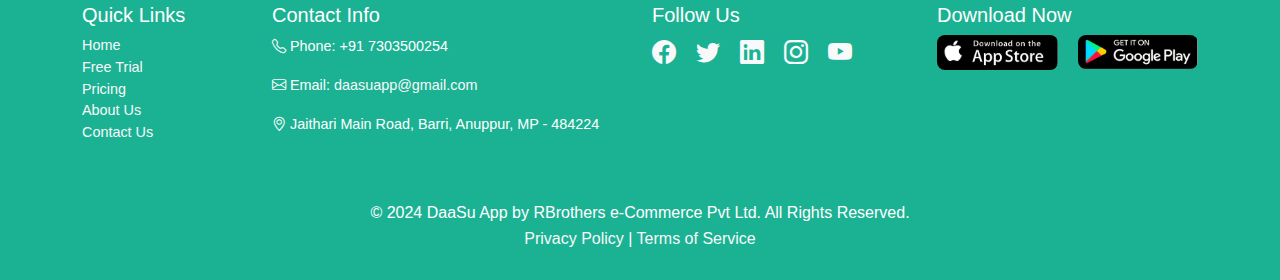
==== commit 728a81d3: "update" ====
--- a/feature.html
+++ b/feature.html
@@ -14,7 +14,7 @@
     <!-- Navbar -->
     <nav class="navbar navbar-expand-lg navbar-light">
         <div class="container">
-            <a class="navbar-brand text-center" href="index.html"><img src="assets/images/logo.jpeg" alt="">
+            <a class="navbar-brand text-center" href="index.html"><img src="assets/images/logo.JPG" alt="">
                 <div>DaaSu App</div>
             </a>
             <button class="navbar-toggler" type="button" data-bs-toggle="collapse" data-bs-target="#navbarNav" aria-controls="navbarNav" aria-expanded="false" aria-label="Toggle navigation">
@@ -40,60 +40,61 @@
             <p class="lead pb-3">DaaSu App offers an extensive range of modules to streamline your operations and drive growth.</p>
             <div class="row">
                 <div class="col-md-4 mb-4">
-                    <div class="card">
-                        <img src="assets/images/features/sales.png" class="card-img-top" alt="Sales & Customer Management">
-                        <div class="card-body">
+                    <div class="card d-flex flex-column h-100">
+                        <img src="assets/images/features/sales.png" class="card-img-top" alt="Sales &amp; Customer Management">
+                        <div class="card-body flex-grow-1 d-flex flex-column">
                             <h5 class="card-title">Sales &amp; Customer Management</h5>
                             <p class="card-text">Streamline your sales pipeline and enhance customer satisfaction with CRM tools. Track leads, manage customer data, and improve conversions seamlessly.</p>
                         </div>
                     </div>
                 </div>
                 <div class="col-md-4 mb-4">
-                    <div class="card">
-                        <img src="assets/images/features/inventory-manag.png" class="card-img-top" alt="Inventory & Warehouse Management">
-                        <div class="card-body">
+                    <div class="card d-flex flex-column h-100">
+                        <img src="assets/images/features/inventory-manag.png" class="card-img-top" alt="Inventory &amp; Warehouse Management">
+                        <div class="card-body flex-grow-1 d-flex flex-column">
                             <h5 class="card-title">Inventory &amp; Warehouse Management</h5>
                             <p class="card-text">Efficiently manage stock levels, warehouse logistics, and inventory forecasting. Stay on top of stock demands and reduce wastage with real-time tracking.</p>
                         </div>
                     </div>
                 </div>
                 <div class="col-md-4 mb-4">
-                    <div class="card">
-                        <img src="assets/images/features/finance-accounting.png" class="card-img-top" alt="Finance & Accounting">
-                        <div class="card-body">
+                    <div class="card d-flex flex-column h-100">
+                        <img src="assets/images/features/finance-accounting.png" class="card-img-top" alt="Finance &amp; Accounting">
+                        <div class="card-body flex-grow-1 d-flex flex-column">
                             <h5 class="card-title">Finance &amp; Accounting</h5>
                             <p class="card-text">Simplify financial management with tools for budgeting, payroll, invoicing, and financial reporting. Ensure compliance and get a complete overview of financial health.</p>
                         </div>
                     </div>
                 </div>
                 <div class="col-md-4 mb-4">
-                    <div class="card">
+                    <div class="card d-flex flex-column h-100">
                         <img src="assets/images/features/project-management.png" class="card-img-top" alt="Project Management">
-                        <div class="card-body">
+                        <div class="card-body flex-grow-1 d-flex flex-column">
                             <h5 class="card-title">Project Management</h5>
                             <p class="card-text">Plan, execute, and track projects with ease. Assign tasks, set deadlines, and monitor progress to ensure timely completion of projects.</p>
                         </div>
                     </div>
                 </div>
                 <div class="col-md-4 mb-4">
-                    <div class="card">
-                        <img src="assets/images/features/analytics-reporting.png" class="card-img-top" alt="Analytics & Reporting">
-                        <div class="card-body">
+                    <div class="card d-flex flex-column h-100">
+                        <img src="assets/images/features/analytics-reporting.png" class="card-img-top" alt="Analytics &amp; Reporting">
+                        <div class="card-body flex-grow-1 d-flex flex-column">
                             <h5 class="card-title">Analytics &amp; Reporting</h5>
                             <p class="card-text">Access detailed reports and analytics to make data-driven decisions. Customize reports to gain insights into your business performance.</p>
                         </div>
                     </div>
                 </div>
                 <div class="col-md-4 mb-4">
-                    <div class="card">
+                    <div class="card d-flex flex-column h-100">
                         <img src="assets/images/features/multi-device.png" class="card-img-top" alt="Multi-Device Access">
-                        <div class="card-body">
+                        <div class="card-body flex-grow-1 d-flex flex-column">
                             <h5 class="card-title">Multi-Device Access</h5>
                             <p class="card-text">Access DaaSu App from any device, anytime. Whether you’re in the office or on the go, manage your operations seamlessly.</p>
                         </div>
                     </div>
                 </div>
-            </div>            
+            </div>
+                      
         </div>
     </section>
     <section id="pricing" class="py-5">
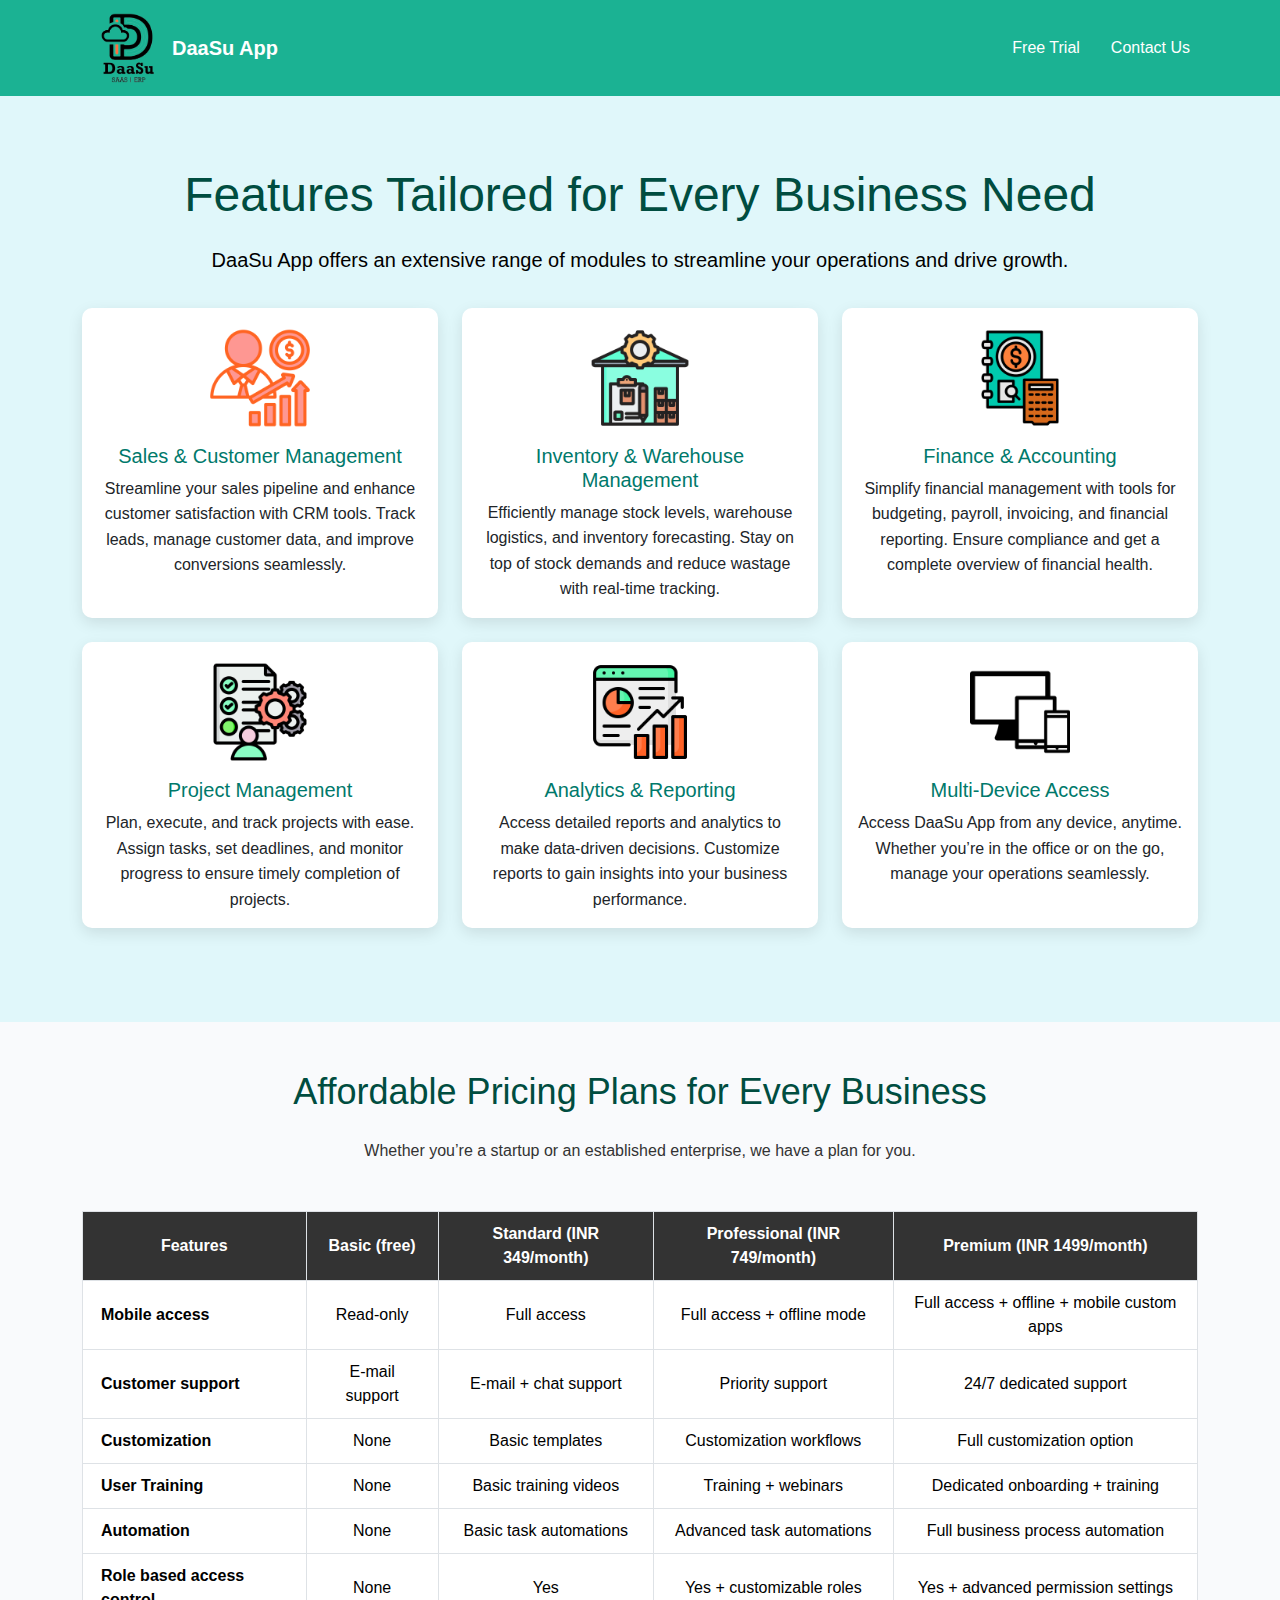
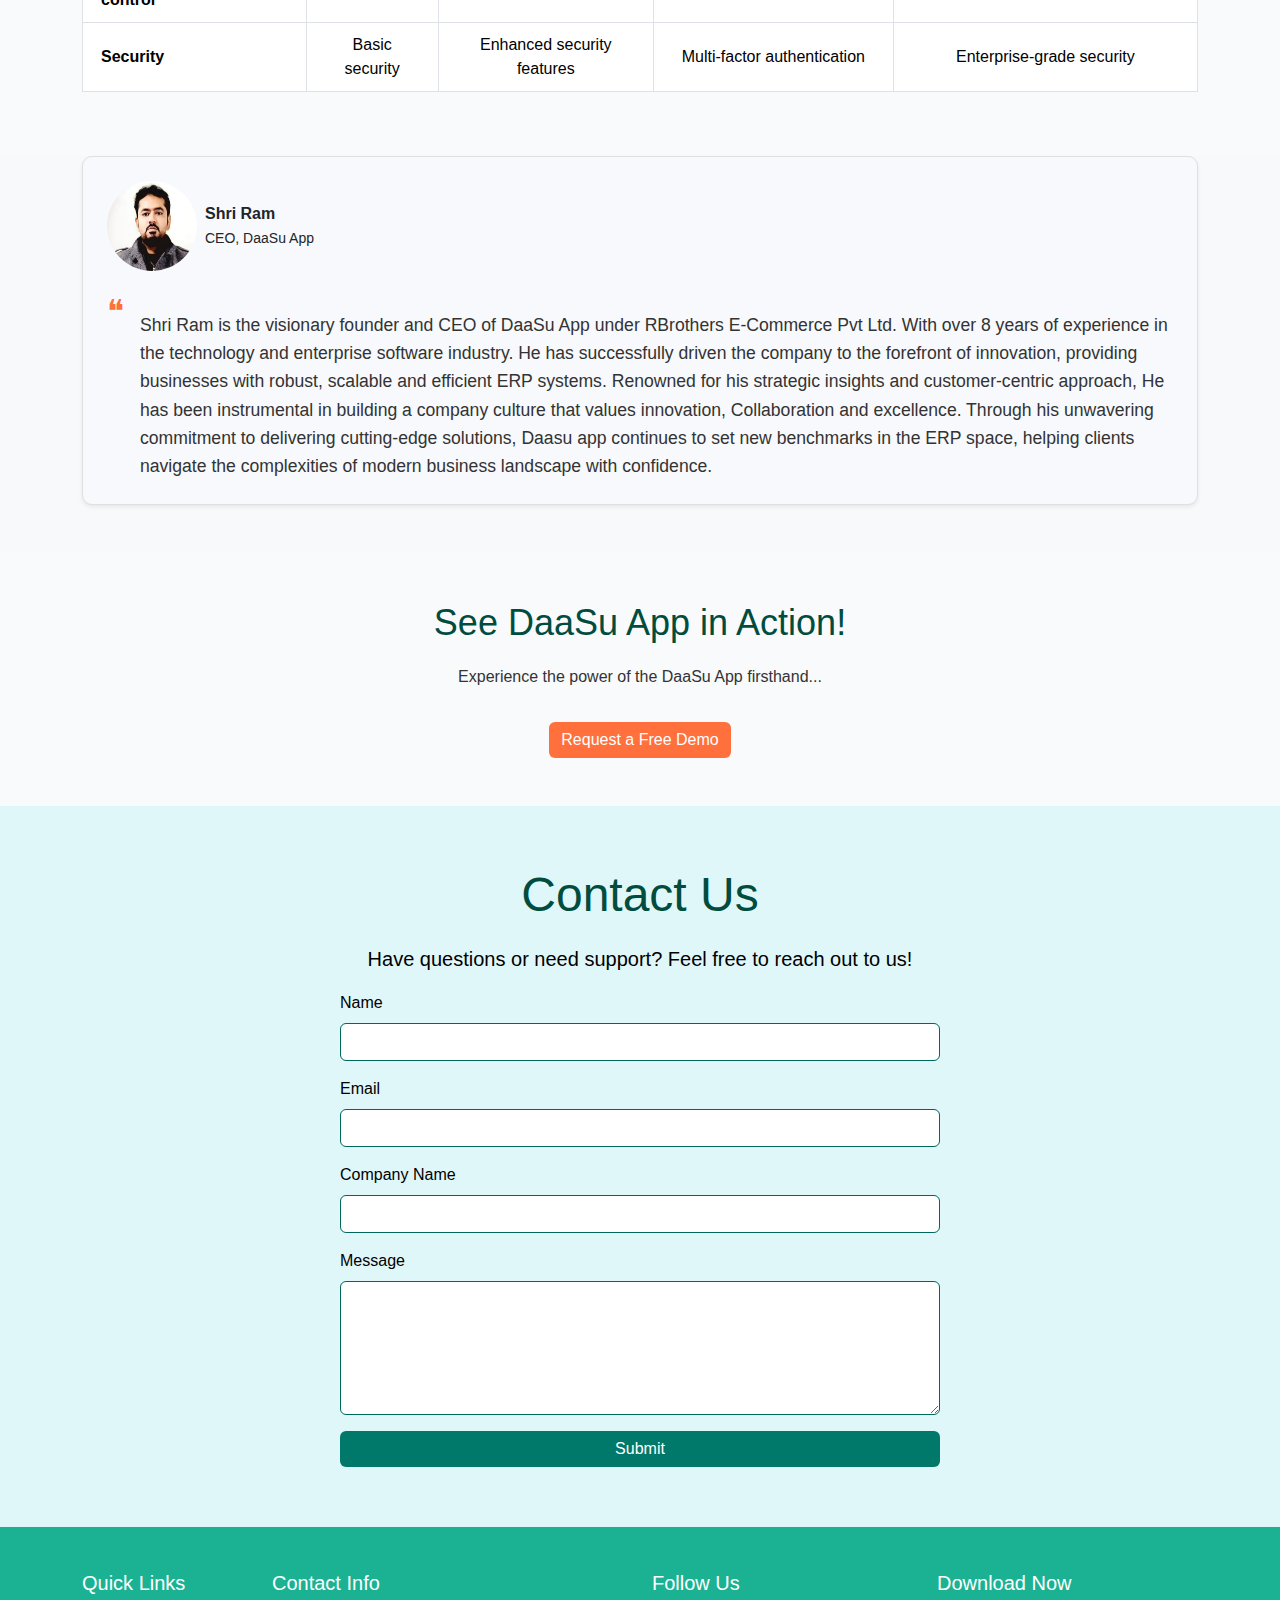
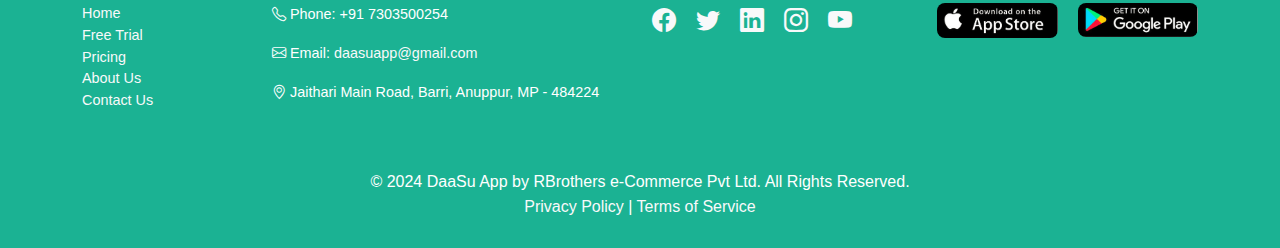
==== commit 01d656ae: "updated" ====
--- a/feature.html
+++ b/feature.html
@@ -14,7 +14,7 @@
     <!-- Navbar -->
     <nav class="navbar navbar-expand-lg navbar-light">
         <div class="container">
-            <a class="navbar-brand text-center" href="index.html"><img src="assets/images/logo.JPG" alt="">
+            <a class="navbar-brand d-flex align-items-center" href="index.html"><img src="assets/images/logo.png" alt="">
                 <div>DaaSu App</div>
             </a>
             <button class="navbar-toggler" type="button" data-bs-toggle="collapse" data-bs-target="#navbarNav" aria-controls="navbarNav" aria-expanded="false" aria-label="Toggle navigation">
@@ -183,7 +183,7 @@
                             <!-- <img src="assets/images/kpmg-logo.png" alt="Company Logo" style="width: 70px;"> -->
                         </div>
                         <div class="d-flex mt-3">
-                            <div class="me-3" style="font-size: 2rem; color: #ff9900;">&#x275d;</div>
+                            <div class="me-3" style="font-size: 2rem; color: #ff703c;">&#x275d;</div>
                             <p class="mb-0 mt-4" style="font-size: 1.1rem; color: #333;">
                                 Shri Ram is the visionary founder and CEO of DaaSu App under RBrothers E-Commerce Pvt Ltd. With over 8 years of experience in the technology and enterprise software industry. He has successfully driven the company to the forefront of innovation, providing businesses with robust, scalable and efficient ERP systems. Renowned for his strategic insights and customer-centric approach, He has been instrumental in building a company culture that values innovation, Collaboration and excellence. Through his unwavering commitment to delivering cutting-edge solutions, Daasu app continues to set new benchmarks in the ERP space, helping clients navigate the complexities of modern business landscape with confidence.
                             </p>
@@ -276,7 +276,7 @@
                 <div class="col-md-3 mb-3">
                     <h5>Follow Us</h5>
                     <div>
-                        <a href="#" class="text-light me-3"><i class="bi bi-facebook fs-4"></i></a>
+                        <a href="https://www.facebook.com/profile.php?id=61567473634346" target="_blank" class="text-light me-3"><i class="bi bi-facebook fs-4"></i></a>
                         <a href="#" class="text-light me-3"><i class="bi bi-twitter fs-4"></i></a>
                         <a href="https://www.linkedin.com/in/daasu-app-312443335/" target="_blank" class="text-light me-3"><i class="bi bi-linkedin fs-4"></i></a>
                         <a href="https://www.instagram.com/daasuapp_official/" class="text-light me-3" target="_blank"><i class="bi bi-instagram fs-4"></i></a>
--- a/assets/css/feature.css
+++ b/assets/css/feature.css
@@ -206,9 +206,17 @@
 }
 
 .navbar-brand img{
-    width: 70px !important;
-}
-
+    width: 90px !important;
+}
+
+.btn{
+    background: #ff703c;
+    border: none;
+}
+
+.btn:hover{
+    background: #1bb293;
+}
 .ceo-section img{
     width: 90px; 
     height: 90px;
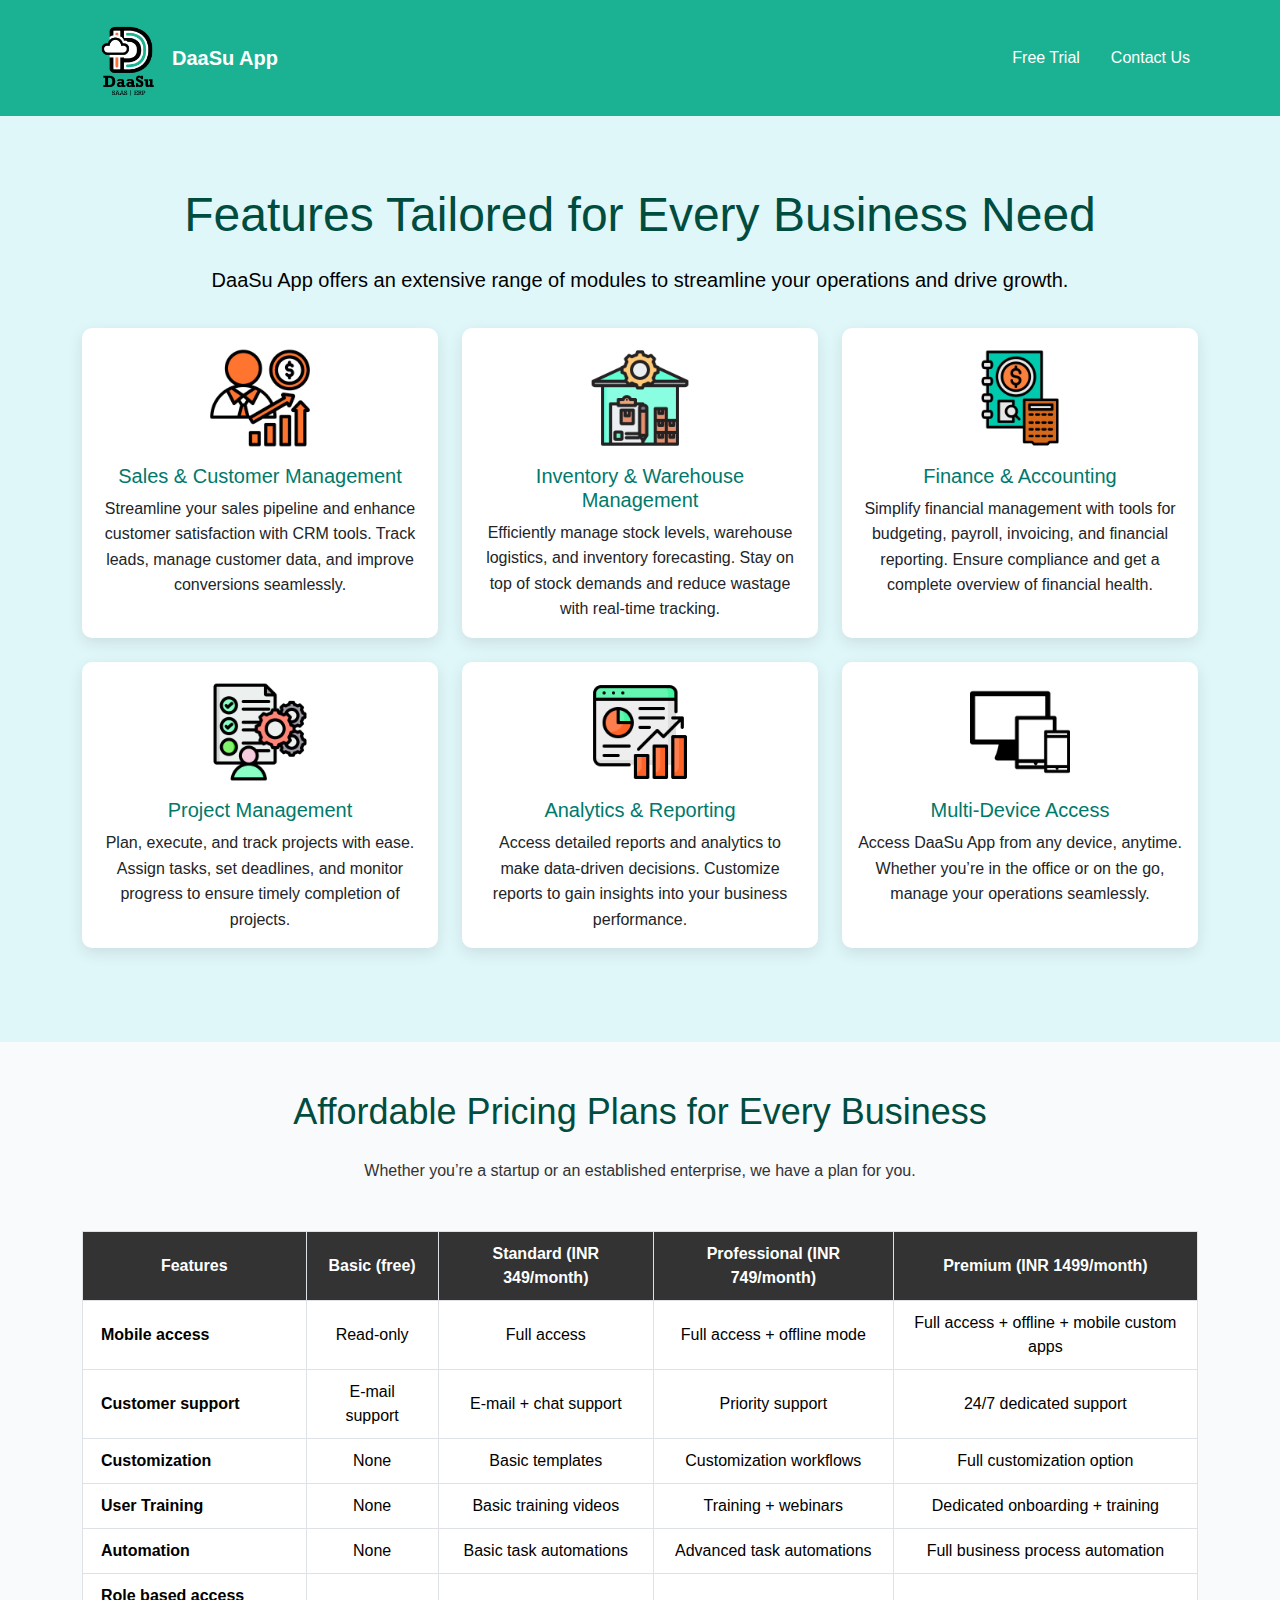
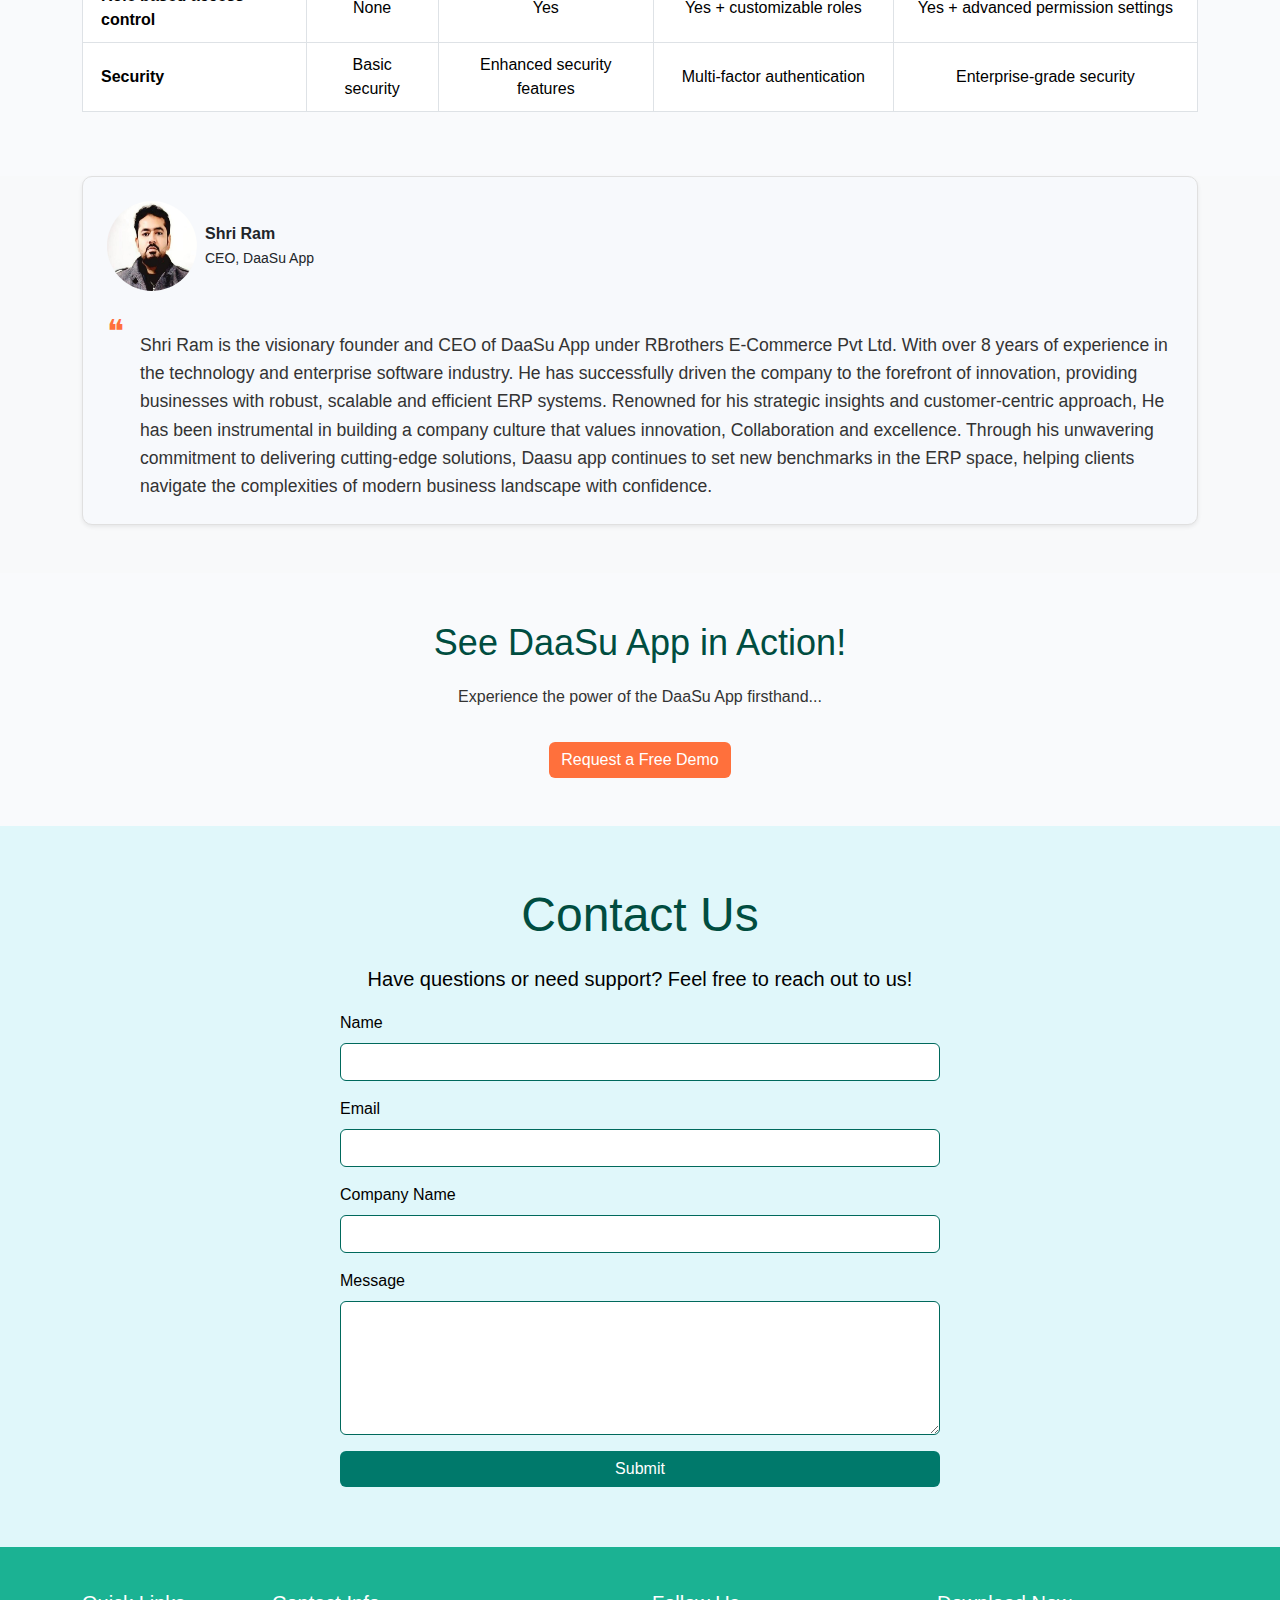
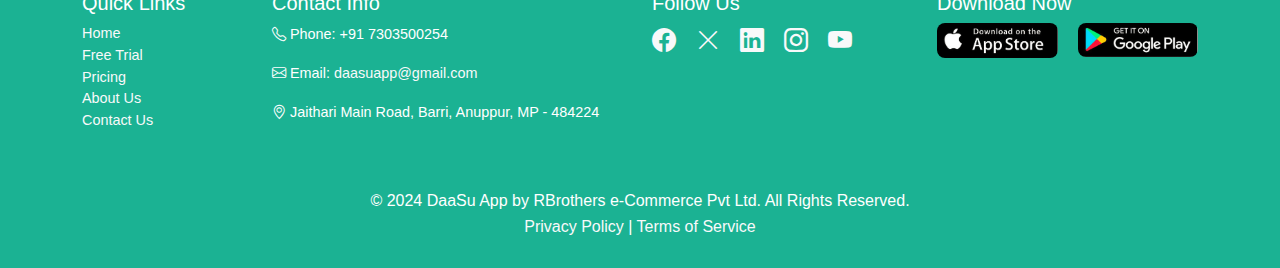
==== commit 3a4ebe43: "updated" ====
--- a/feature.html
+++ b/feature.html
@@ -14,7 +14,7 @@
     <!-- Navbar -->
     <nav class="navbar navbar-expand-lg navbar-light">
         <div class="container">
-            <a class="navbar-brand d-flex align-items-center" href="index.html"><img src="assets/images/logo.png" alt="">
+            <a class="navbar-brand d-flex align-items-center" href="index.html"><img src="assets/images/logo.jpeg" alt="">
                 <div>DaaSu App</div>
             </a>
             <button class="navbar-toggler" type="button" data-bs-toggle="collapse" data-bs-target="#navbarNav" aria-controls="navbarNav" aria-expanded="false" aria-label="Toggle navigation">
@@ -41,7 +41,7 @@
             <div class="row">
                 <div class="col-md-4 mb-4">
                     <div class="card d-flex flex-column h-100">
-                        <img src="assets/images/features/sales.png" class="card-img-top" alt="Sales &amp; Customer Management">
+                        <img src="assets/images/features/sales.jpeg" class="card-img-top" alt="Sales &amp; Customer Management">
                         <div class="card-body flex-grow-1 d-flex flex-column">
                             <h5 class="card-title">Sales &amp; Customer Management</h5>
                             <p class="card-text">Streamline your sales pipeline and enhance customer satisfaction with CRM tools. Track leads, manage customer data, and improve conversions seamlessly.</p>
@@ -277,7 +277,7 @@
                     <h5>Follow Us</h5>
                     <div>
                         <a href="https://www.facebook.com/profile.php?id=61567473634346" target="_blank" class="text-light me-3"><i class="bi bi-facebook fs-4"></i></a>
-                        <a href="#" class="text-light me-3"><i class="bi bi-twitter fs-4"></i></a>
+                        <a href="#" class="text-light me-3"><i class="bi bi-x-lg fs-4"></i></a>
                         <a href="https://www.linkedin.com/in/daasu-app-312443335/" target="_blank" class="text-light me-3"><i class="bi bi-linkedin fs-4"></i></a>
                         <a href="https://www.instagram.com/daasuapp_official/" class="text-light me-3" target="_blank"><i class="bi bi-instagram fs-4"></i></a>
                         <a href="https://www.youtube.com/@Daasuapp" class="text-light me-3" target="_blank"><i class="bi bi-youtube fs-4"></i></a>
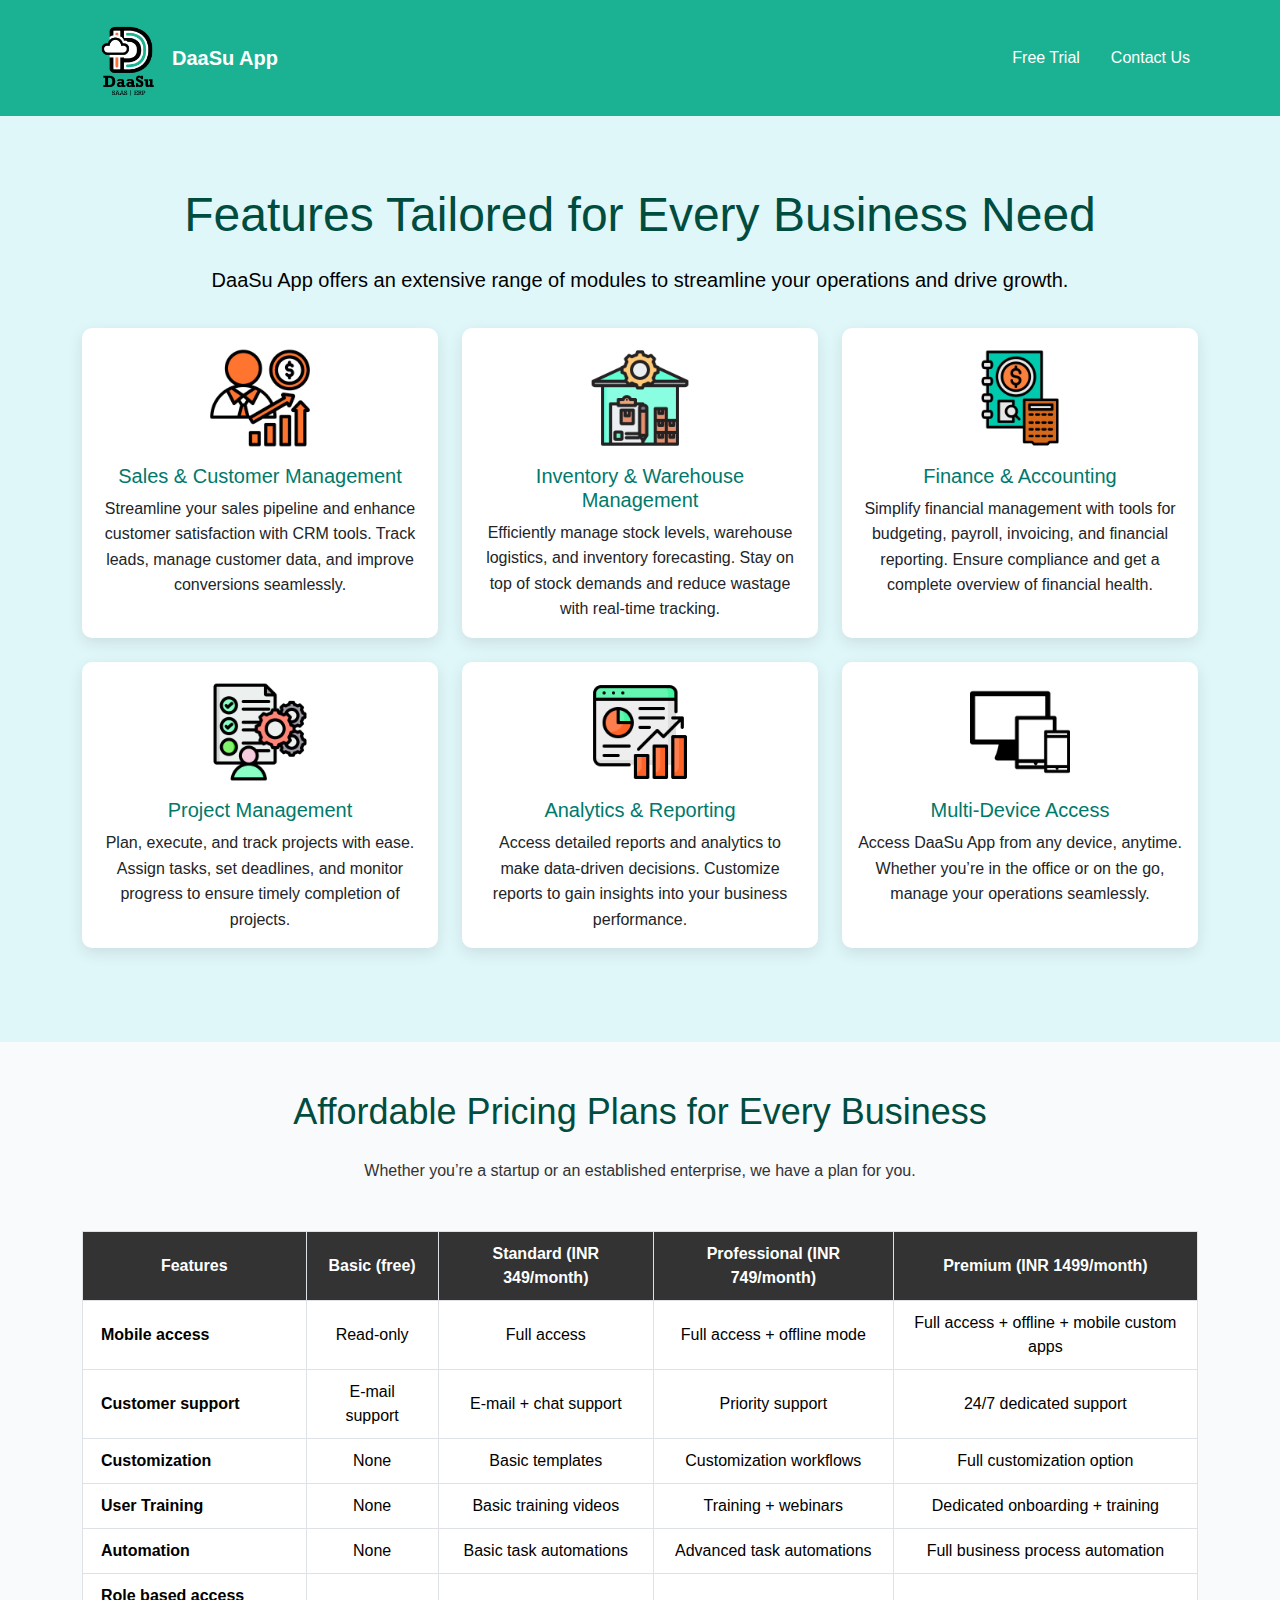
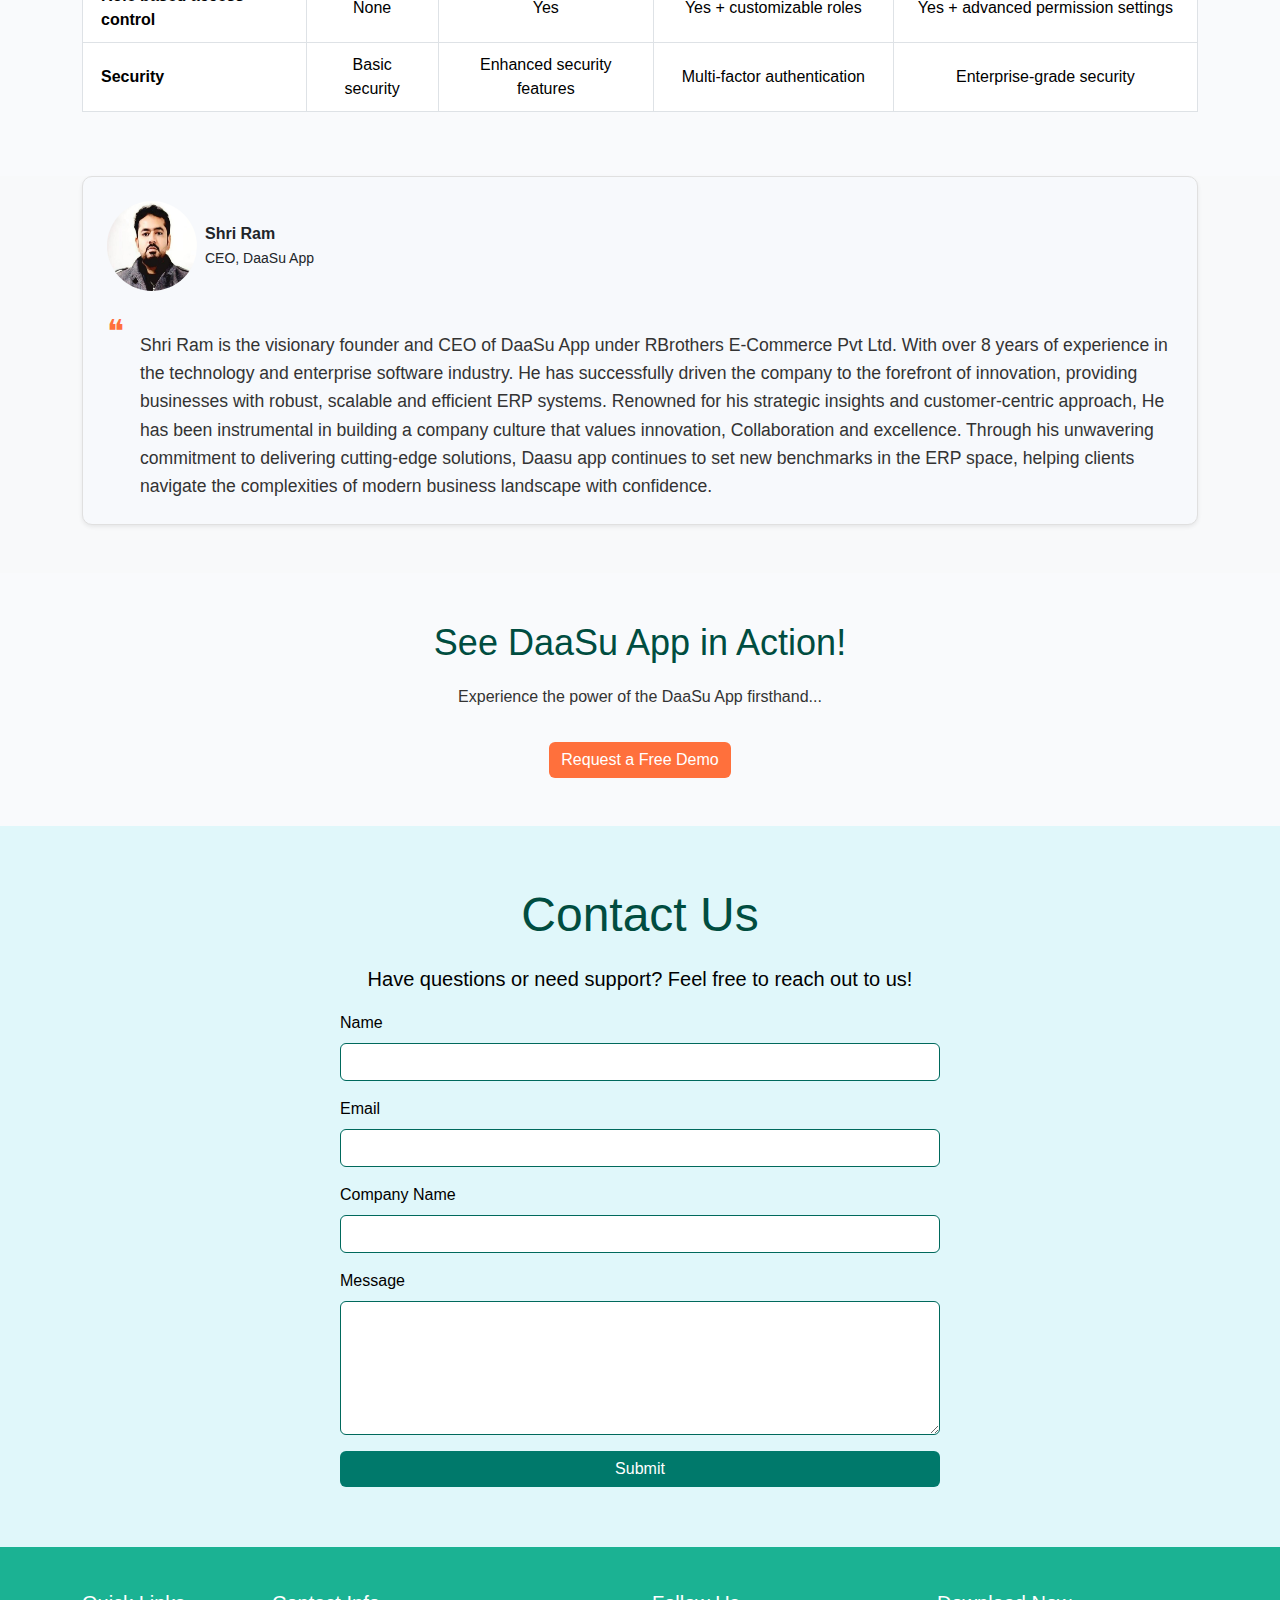
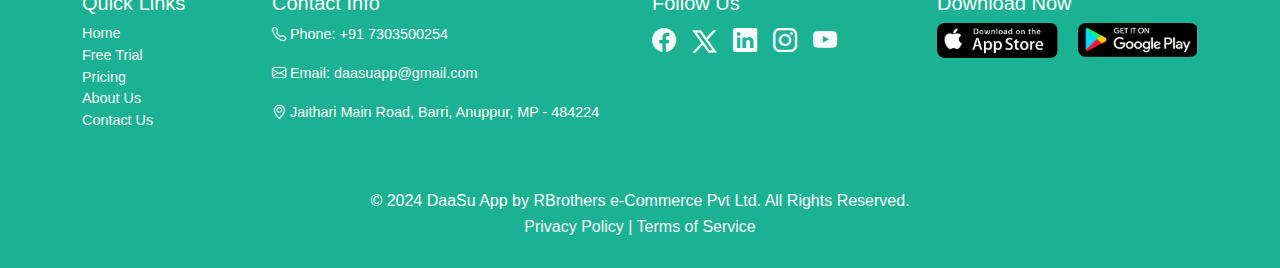
==== commit ce6e3b37: "update" ====
--- a/feature.html
+++ b/feature.html
@@ -275,9 +275,9 @@
                 <!-- Social Media Links -->
                 <div class="col-md-3 mb-3">
                     <h5>Follow Us</h5>
-                    <div>
+                    <div class="d-flex align-items-center">
                         <a href="https://www.facebook.com/profile.php?id=61567473634346" target="_blank" class="text-light me-3"><i class="bi bi-facebook fs-4"></i></a>
-                        <a href="#" class="text-light me-3"><i class="bi bi-x-lg fs-4"></i></a>
+                        <a href="#" class="text-light me-3 twitter"><img src="assets/images/twitter.png" alt=""></a>
                         <a href="https://www.linkedin.com/in/daasu-app-312443335/" target="_blank" class="text-light me-3"><i class="bi bi-linkedin fs-4"></i></a>
                         <a href="https://www.instagram.com/daasuapp_official/" class="text-light me-3" target="_blank"><i class="bi bi-instagram fs-4"></i></a>
                         <a href="https://www.youtube.com/@Daasuapp" class="text-light me-3" target="_blank"><i class="bi bi-youtube fs-4"></i></a>
--- a/assets/css/feature.css
+++ b/assets/css/feature.css
@@ -234,4 +234,8 @@
 .pricing-table td:first-child {
     text-align: left;
     font-weight: bold;
+}
+
+.twitter img{
+    width: 25px;
 }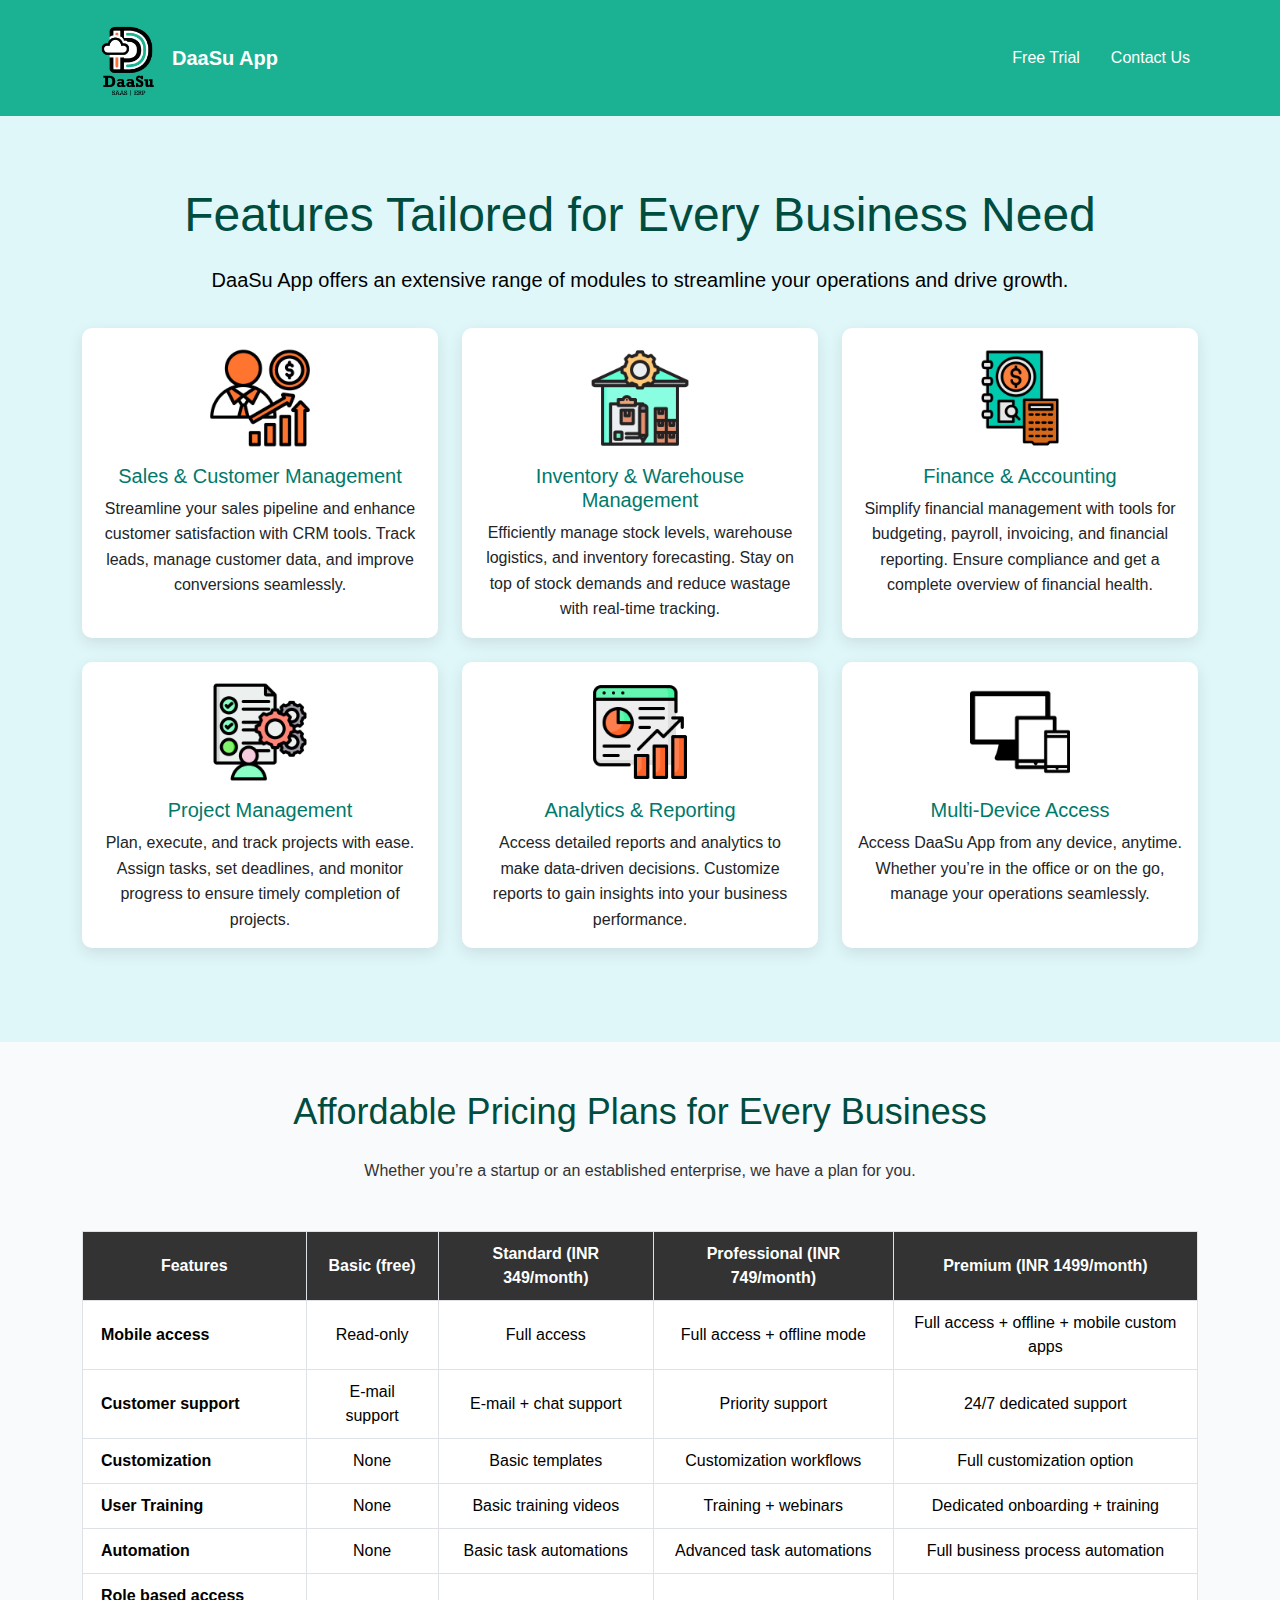
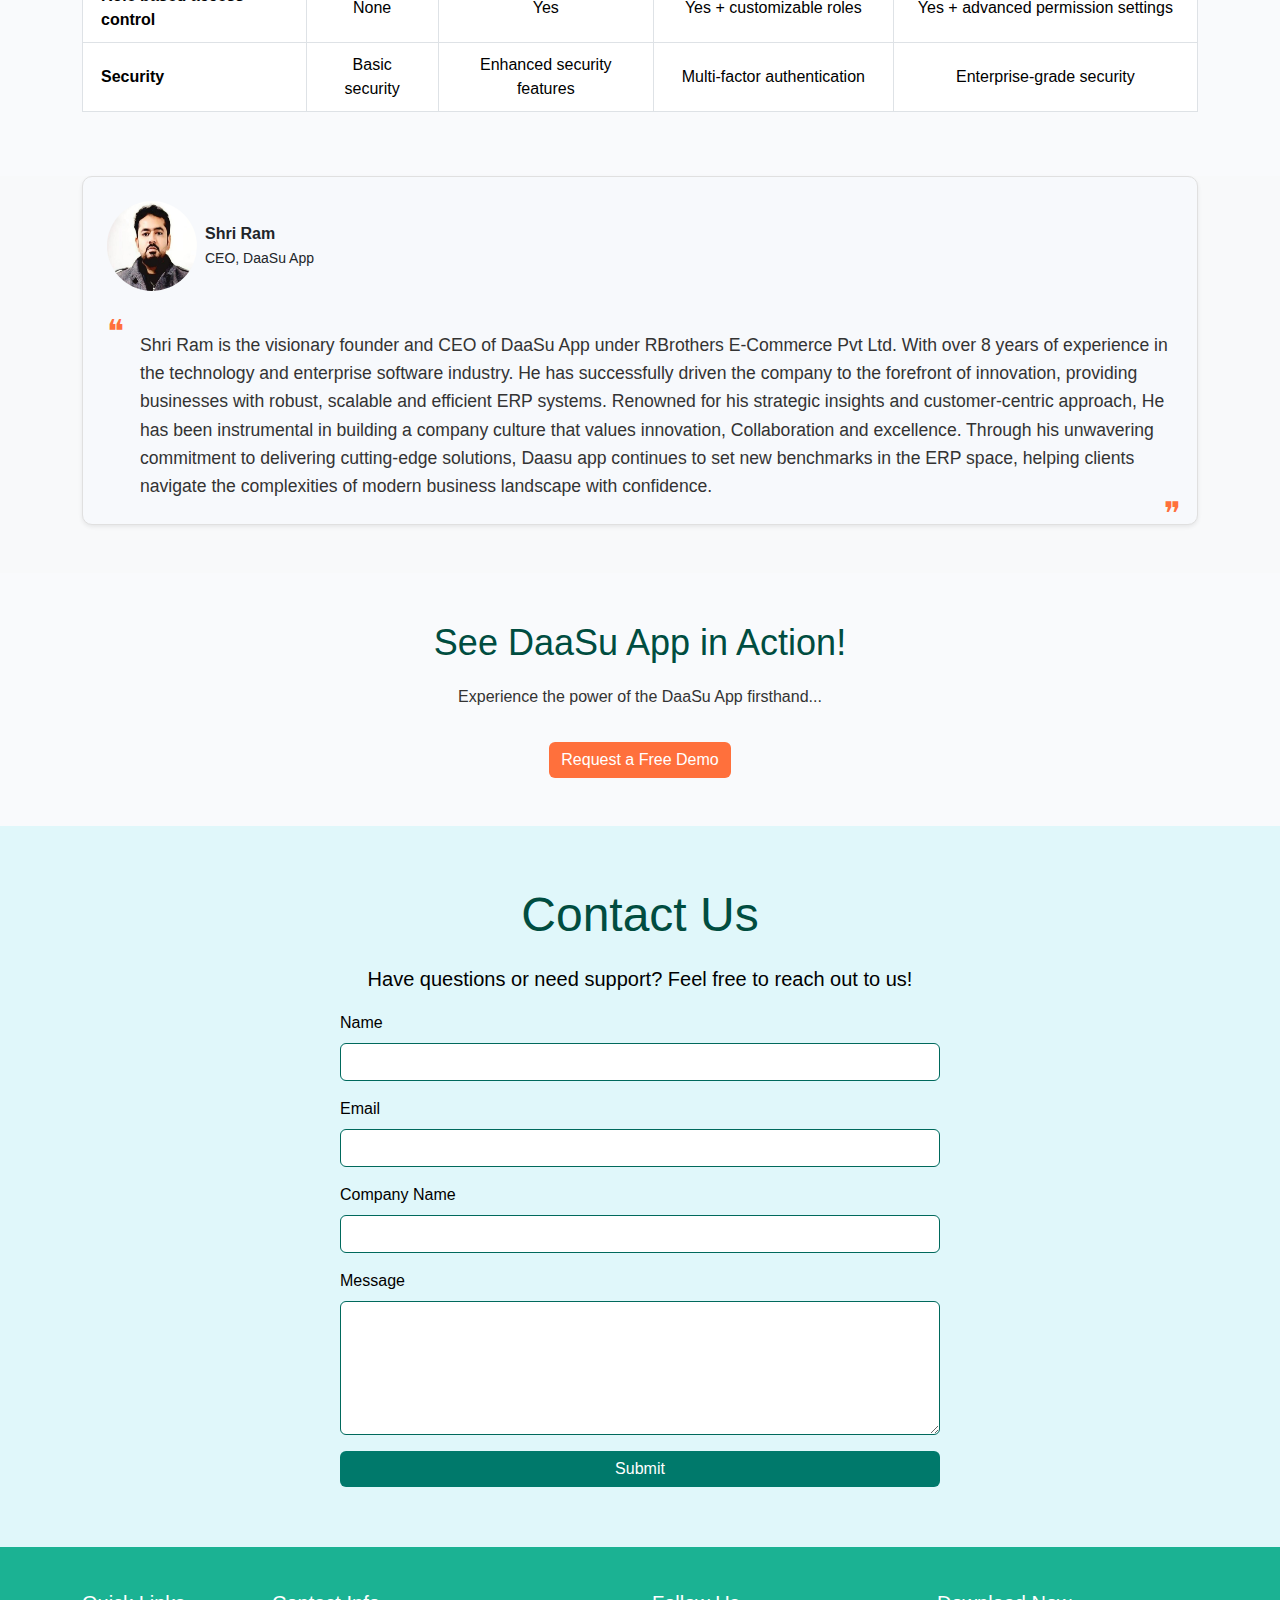
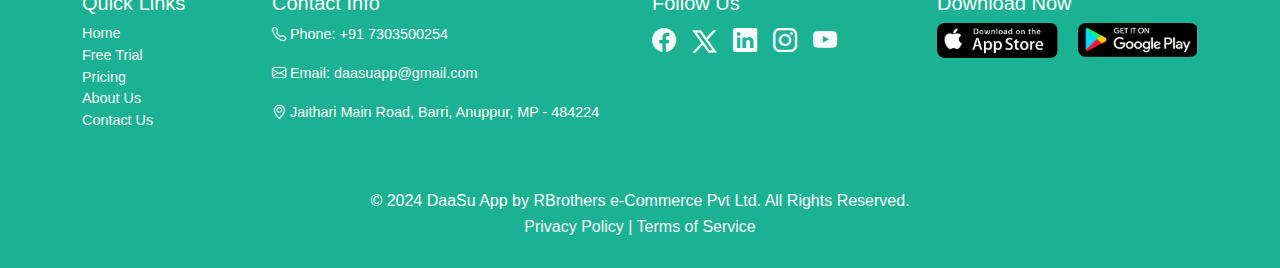
==== commit 74394d1a: "update" ====
--- a/feature.html
+++ b/feature.html
@@ -187,8 +187,8 @@
                             <p class="mb-0 mt-4" style="font-size: 1.1rem; color: #333;">
                                 Shri Ram is the visionary founder and CEO of DaaSu App under RBrothers E-Commerce Pvt Ltd. With over 8 years of experience in the technology and enterprise software industry. He has successfully driven the company to the forefront of innovation, providing businesses with robust, scalable and efficient ERP systems. Renowned for his strategic insights and customer-centric approach, He has been instrumental in building a company culture that values innovation, Collaboration and excellence. Through his unwavering commitment to delivering cutting-edge solutions, Daasu app continues to set new benchmarks in the ERP space, helping clients navigate the complexities of modern business landscape with confidence.
                             </p>
-                        </div>
-                        
+                            <div class="me-3 end-comma" style="font-size: 2rem; color: #ff703c;">&#x275d;</div>
+                        </div>
                     </div>
                 </div>
             </div>
--- a/assets/css/feature.css
+++ b/assets/css/feature.css
@@ -238,4 +238,11 @@
 
 .twitter img{
     width: 25px;
+}
+
+.end-comma{
+    position: absolute;
+    bottom: 0;
+    right: 0;
+    transform: rotate(180deg);
 }